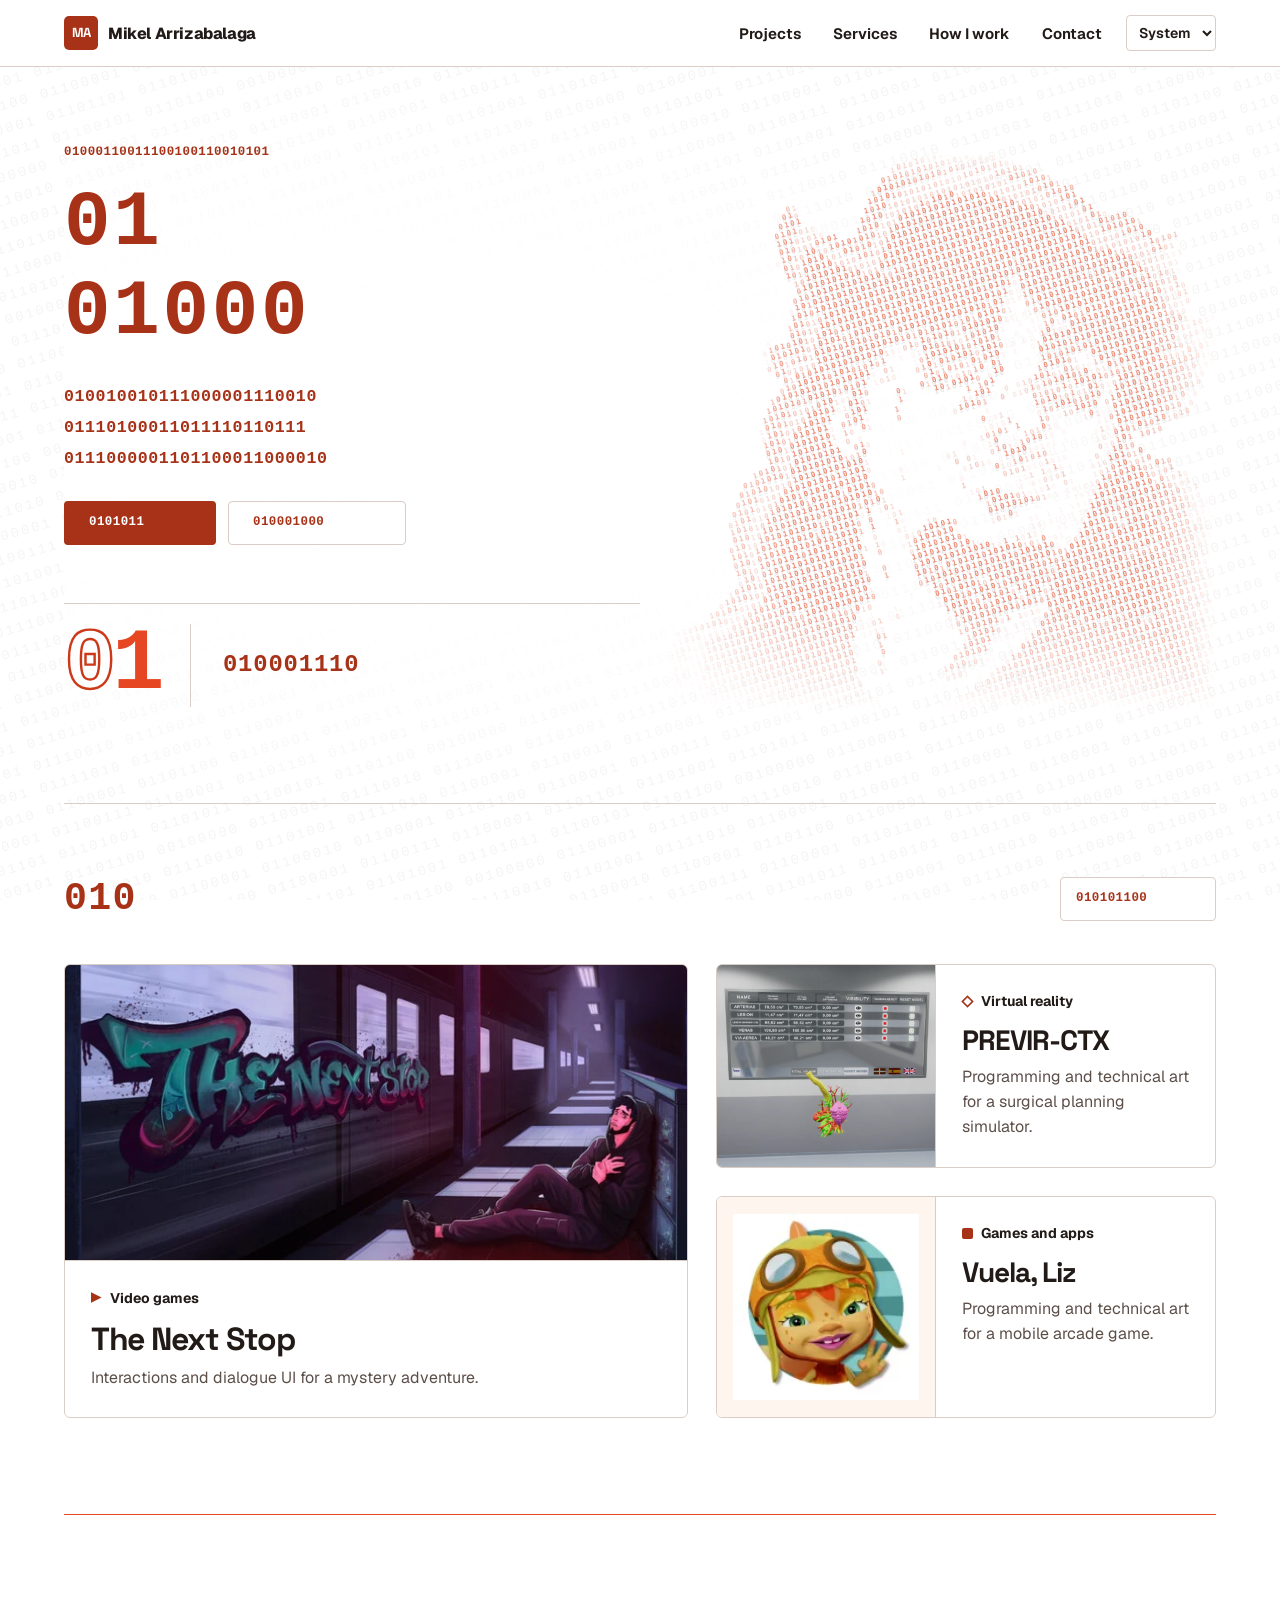
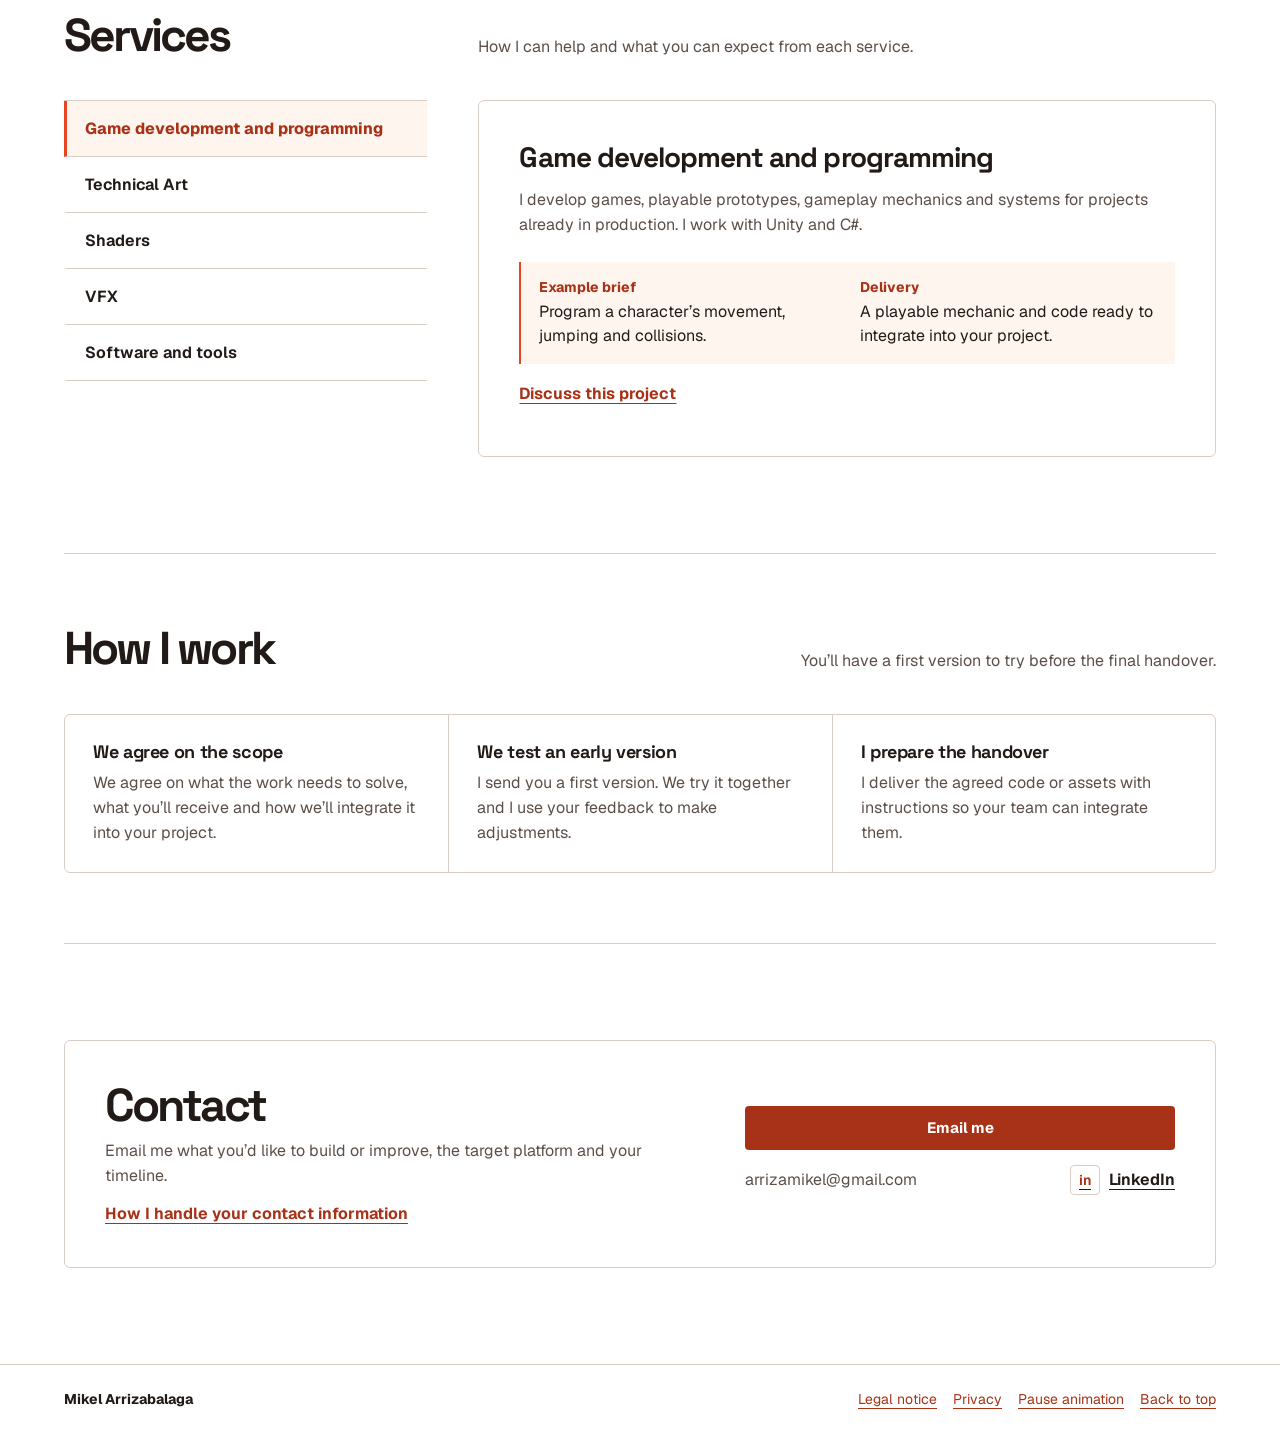
==== index.html @ d2348519 "Integra el retrato de Mikel en el fondo binario" ====
<!doctype html>
<html lang="es">
<head>
  <meta charset="utf-8">
  <meta name="viewport" content="width=device-width, initial-scale=1">
  <meta name="description" content="Mikel Arrizabalaga, desarrollador freelance para estudios de videojuegos. Programación de gameplay en Unity y C#, shaders, VFX y herramientas de producción." data-i18n-content="home.description">
  <meta name="theme-color" content="#ffffff">
  <title data-i18n="home.title">Desarrollador Unity y Technical Artist freelance | Mikel Arrizabalaga</title>
  <link rel="canonical" href="https://mikelarrizabalaga.github.io/Mikel-Game-Dev-Web/">
  <meta property="og:type" content="website">
  <meta property="og:locale" content="es_ES">
  <meta property="og:url" content="https://mikelarrizabalaga.github.io/Mikel-Game-Dev-Web/">
  <meta property="og:title" content="Mikel Arrizabalaga · Videojuegos y Technical Art freelance" data-i18n-content="home.socialTitle">
  <meta property="og:description" content="Programación de gameplay en Unity y C#, shaders, VFX y herramientas de producción para estudios de videojuegos." data-i18n-content="home.socialDescription">
  <meta property="og:image" content="https://mikelarrizabalaga.github.io/Mikel-Game-Dev-Web/assets/social-preview.png">
  <meta property="og:image:type" content="image/png">
  <meta property="og:image:width" content="1200">
  <meta property="og:image:height" content="630">
  <meta property="og:image:alt" content="Mikel Arrizabalaga. Videojuegos y Technical Art freelance. Identidad gráfica con un cero y un uno en naranja." data-i18n-content="common.socialImage">
  <meta name="twitter:card" content="summary_large_image">
  <script type="application/ld+json" data-i18n-job-title="home.jobTitle">
    {
      "@context": "https://schema.org",
      "@type": "ProfilePage",
      "url": "https://mikelarrizabalaga.github.io/Mikel-Game-Dev-Web/",
      "inLanguage": "es",
      "mainEntity": {
        "@type": "Person",
        "@id": "https://mikelarrizabalaga.github.io/Mikel-Game-Dev-Web/#mikel-arrizabalaga",
        "name": "Mikel Arrizabalaga",
        "url": "https://mikelarrizabalaga.github.io/Mikel-Game-Dev-Web/",
        "jobTitle": "Desarrollador de videojuegos y Technical Artist freelance",
        "sameAs": ["https://es.linkedin.com/in/mikel-arrizabalaga-munduate"]
      }
    }
  </script>
  <link rel="icon" type="image/png" sizes="64x64" href="assets/favicon-ma.png">
  <script src="theme.js"></script>
  <script src="i18n.js?v=2" defer></script>
  <link rel="stylesheet" href="styles.css?v=19">
  <link rel="preload" href="assets/fonts/geist.woff2" as="font" type="font/woff2" crossorigin>
  <link rel="preload" href="assets/fonts/spacegrotesk.woff2" as="font" type="font/woff2" crossorigin>
  <script src="binary-background.js?v=10" defer></script>
  <script src="binary-portrait.js?v=1" defer></script>
  <script src="app.js?v=8" defer></script>
  <script src="binary-reveal.js?v=13" defer></script>
</head>
<body>
  <div class="binary-background" data-reactive aria-hidden="true"><pre></pre></div>
  <a class="skip-link" href="#contenido" data-i18n="common.skip">Ir al contenido</a>
  <header class="site-header">
    <div class="shell header-inner">
      <a class="brand" href="index.html#inicio"><span class="brand-mark" aria-hidden="true"></span><span>Mikel Arrizabalaga</span></a>
      <nav class="main-nav" aria-label="Navegación principal" data-i18n-aria-label="common.nav">
        <a href="proyectos.html" data-i18n="common.projects">Proyectos</a>
        <a href="#servicios" data-i18n="common.services">Servicios</a>
        <a href="#colaboracion" data-i18n="common.process">Cómo trabajo</a>
        <div class="nav-contact">
          <a href="#contacto" data-i18n="common.contact">Contacto</a>
          <div class="nav-contact-links">
            <a href="mailto:arrizamikel@gmail.com" data-i18n="common.email">Correo</a>
            <a href="https://es.linkedin.com/in/mikel-arrizabalaga-munduate">LinkedIn</a>
          </div>
        </div>
      </nav>
      <select class="theme-select" id="theme-select" aria-label="Tema de color" data-i18n-aria-label="common.theme" hidden>
        <option value="system" data-i18n="common.system">Sistema</option>
        <option value="light" data-i18n="common.light">Claro</option>
        <option value="dark" data-i18n="common.dark">Oscuro</option>
      </select>
    </div>
  </header>

  <main id="contenido" tabindex="-1">
    <section id="inicio" class="shell hero" aria-labelledby="hero-title">
      <canvas class="hero-portrait" data-portrait="assets/mikel-portrait.png" aria-hidden="true" width="1" height="1"></canvas>
      <div class="hero-copy">
        <p class="eyebrow" data-i18n="home.eyebrow">Videojuegos y Technical Art freelance</p>
        <h1 id="hero-title"><span>Mikel</span> <span class="hero-surname">Arrizabalaga</span></h1>
        <p class="hero-description" data-i18n="home.intro">Programo mecánicas, shaders y herramientas para estudios de videojuegos. Puedo ayudarte a crear un prototipo jugable o integrarme en tu producción.</p>
        <div class="hero-actions">
          <a class="button button-primary" href="#trabajos" data-i18n="home.viewProjects">Ver proyectos</a>
          <a class="button button-outline" href="#proyecto" data-i18n="home.propose">Proponer un encargo</a>
        </div>
      </div>
      <div class="hero-mark" aria-hidden="true">
        <div class="hero-digits"><span class="hero-zero"><span>0</span></span><span class="hero-one">1</span></div>
        <div class="hero-message"><span class="hero-message-text"><span class="hero-message-decoded" data-hero-effects="Shaders y VFX" data-i18n-hero-effects="home.heroEffects" data-hero-collaboration="Colaboración con tu equipo" data-i18n-hero-collaboration="home.heroCollaboration" data-i18n="home.heroGames">Programación de videojuegos</span></span></div>
      </div>
    </section>

    <section id="trabajos" class="shell section home-projects" aria-labelledby="featured-title">
      <div class="section-heading">
        <h2 id="featured-title" data-i18n="common.projects">Proyectos</h2>
        <a class="button button-outline" href="proyectos.html" data-i18n="home.catalogue">Ver catálogo completo</a>
      </div>
      <div class="featured-grid">
        <a class="featured-project featured-project-lead" href="proyectos.html#next-stop-title">
          <img src="assets/the-next-stop.webp" width="616" height="353" decoding="async" alt="">
          <div><span class="category-label category-games" data-i18n="common.games">Videojuegos</span><h3>The Next Stop</h3><p data-i18n="home.featuredNextStop">Interacciones e interfaz de diálogo en una aventura de misterio.</p></div>
        </a>
        <a class="featured-project" href="proyectos.html#previr-ctx-title">
          <img src="assets/previr-ctx.webp" width="960" height="678" loading="lazy" decoding="async" alt="">
          <div><span class="category-label category-vr" data-i18n="common.vr">Realidad virtual</span><h3>PREVIR-CTX</h3><p data-i18n="home.featuredPrevir">Programación y arte técnico para un simulador de planificación quirúrgica.</p></div>
        </a>
        <a class="featured-project" href="proyectos.html#vuela-liz-title">
          <img class="app-cover" src="assets/vuela-liz.webp" width="160" height="160" loading="lazy" decoding="async" alt="">
          <div><span class="category-label category-apps" data-i18n="common.apps">Juegos y aplicaciones</span><h3>Vuela, Liz</h3><p data-i18n="home.featuredLiz">Programación y arte técnico para un juego arcade de móviles.</p></div>
        </a>
      </div>
    </section>

    <section id="servicios" class="shell section service-section" aria-labelledby="services-title">
      <div class="section-heading">
        <h2 id="services-title" data-i18n="common.services">Servicios</h2>
        <p data-i18n="services.intro">En qué puedo ayudarte y qué puedes esperar de cada servicio.</p>
      </div>

      <div class="service-layout">
        <div class="service-options" aria-label="Servicios disponibles" data-i18n-aria-label="services.available" data-needs-js hidden>
          <button type="button" id="tab-videojuegos" data-service="videojuegos" data-i18n="services.games">Videojuegos y programación</button>
          <button type="button" id="tab-technical-art" data-service="technical-art" data-i18n="services.techArt">Technical Art</button>
          <button type="button" id="tab-shaders" data-service="shaders" data-i18n="services.shaders">Shaders</button>
          <button type="button" id="tab-vfx" data-service="vfx">VFX</button>
          <button type="button" id="tab-herramientas" data-service="herramientas" data-i18n="services.tools">Software y herramientas</button>
        </div>

        <div class="service-details">
          <article class="service-panel" id="service-videojuegos">
            <h3 data-i18n="services.games">Videojuegos y programación</h3>
            <p data-i18n="services.gamesDescription">Desarrollo videojuegos, prototipos jugables, mecánicas de gameplay y sistemas para proyectos en marcha. Trabajo con Unity y C#.</p>
            <dl>
              <div><dt data-i18n="services.example">Ejemplo de encargo</dt><dd data-i18n="services.gamesExample">Programar el movimiento, el salto y las colisiones de un personaje.</dd></div>
              <div><dt data-i18n="services.deliverable">Entrega</dt><dd data-i18n="services.gamesDelivery">Una mecánica jugable y el código preparado para integrarlo en tu proyecto.</dd></div>
            </dl>
            <a class="service-link" href="#proyecto" data-i18n="services.prepare">Preparar este encargo</a>
          </article>

          <article class="service-panel" id="service-technical-art">
            <h3 data-i18n="services.techArt">Technical Art</h3>
            <p data-i18n="services.artDescription">Conecto el trabajo de arte y programación. Integro recursos en Unity y preparo flujos de trabajo para que el equipo pueda iterar con autonomía.</p>
            <dl>
              <div><dt data-i18n="services.example">Ejemplo de encargo</dt><dd data-i18n="services.artExample">Preparar un flujo para importar y configurar recursos de arte en el motor de juego.</dd></div>
              <div><dt data-i18n="services.deliverable">Entrega</dt><dd data-i18n="services.artDelivery">Recursos integrados y una guía para que el equipo pueda repetir el proceso.</dd></div>
            </dl>
            <a class="service-link" href="#proyecto" data-i18n="services.prepare">Preparar este encargo</a>
          </article>

          <article class="service-panel" id="service-shaders">
            <h3 data-i18n="services.shaders">Shaders</h3>
            <p data-i18n="services.shadersDescription">Programo shaders y materiales con parámetros que tu equipo puede ajustar. En Unity trabajo con Shader Graph y HLSL para URP.</p>
            <dl>
              <div><dt data-i18n="services.example">Ejemplo de encargo</dt><dd data-i18n="services.shadersExample">Crear un material de agua con controles de color, movimiento y transparencia.</dd></div>
              <div><dt data-i18n="services.deliverable">Entrega</dt><dd data-i18n="services.shadersDelivery">El shader integrado, un material de ejemplo y una explicación de sus parámetros.</dd></div>
            </dl>
            <a class="service-link" href="#proyecto" data-i18n="services.prepare">Preparar este encargo</a>
          </article>

          <article class="service-panel" id="service-vfx">
            <h3>VFX</h3>
            <p data-i18n="services.vfxDescription">Creo e integro efectos visuales en tiempo real para habilidades, impactos y elementos del entorno.</p>
            <dl>
              <div><dt data-i18n="services.example">Ejemplo de encargo</dt><dd data-i18n="services.vfxExample">Crear un efecto de impacto que indique al jugador que un golpe ha acertado.</dd></div>
              <div><dt data-i18n="services.deliverable">Entrega</dt><dd data-i18n="services.vfxDelivery">El efecto preparado para reutilizarlo en el juego y ajustarlo desde el motor.</dd></div>
            </dl>
            <a class="service-link" href="#proyecto" data-i18n="services.prepare">Preparar este encargo</a>
          </article>

          <article class="service-panel" id="service-herramientas">
            <h3 data-i18n="services.tools">Software y herramientas</h3>
            <p data-i18n="services.toolsDescription">Creo aplicaciones a medida y herramientas internas para simplificar tareas que tu equipo repite durante la producción.</p>
            <dl>
              <div><dt data-i18n="services.example">Ejemplo de encargo</dt><dd data-i18n="services.toolsExample">Crear una herramienta de editor para revisar recursos antes de importarlos.</dd></div>
              <div><dt data-i18n="services.deliverable">Entrega</dt><dd data-i18n="services.toolsDelivery">Una herramienta integrada y una guía breve de instalación y uso.</dd></div>
            </dl>
            <a class="service-link" href="#proyecto" data-i18n="services.prepare">Preparar este encargo</a>
          </article>
        </div>
      </div>
    </section>

    <section id="colaboracion" class="shell section collaboration" aria-labelledby="collaboration-title">
      <div class="section-heading">
        <h2 id="collaboration-title" data-i18n="common.process">Cómo trabajo</h2>
        <p data-i18n="process.intro">Tendrás una primera versión para probar antes de cerrar la entrega.</p>
      </div>
      <div class="process">
        <div class="process-step">
          <h3 data-i18n="process.scope">Definimos el alcance</h3>
          <p data-i18n="process.scopeDetail">Acordamos qué debe resolver el encargo, qué recibirás y cómo lo integraremos con tu proyecto.</p>
        </div>
        <div class="process-step">
          <h3 data-i18n="process.try">Probamos avances</h3>
          <p data-i18n="process.tryDetail">Te paso una primera versión. Probamos juntos cómo funciona y uso tus comentarios para hacer los ajustes.</p>
        </div>
        <div class="process-step">
          <h3 data-i18n="process.handover">Preparo la entrega</h3>
          <p data-i18n="process.handoverDetail">Entrego el código o los recursos acordados, junto con las indicaciones para que tu equipo pueda integrarlos.</p>
        </div>
      </div>
    </section>

    <section id="contacto" class="shell section contact-section" aria-labelledby="contact-title">
      <div class="contact-panel" id="proyecto">
        <div>
          <h2 id="contact-title" data-i18n="common.contact">Contacto</h2>
          <p data-i18n="contact.intro">Cuéntame por correo qué quieres crear o mejorar, para qué plataforma y en qué plazo.</p>
          <p><a class="email-link" href="privacidad.html" data-i18n="contact.data">Cómo trato tus datos de contacto</a></p>
        </div>
        <ul class="contact-links">
          <li><a class="button button-primary" href="mailto:arrizamikel@gmail.com?subject=Consulta%20sobre%20un%20encargo" data-i18n-subject="contact.subject" data-i18n="contact.write">Escríbeme por correo</a></li>
          <li class="contact-address">arrizamikel@gmail.com</li>
          <li><a href="https://es.linkedin.com/in/mikel-arrizabalaga-munduate"><span aria-hidden="true">in</span> LinkedIn</a></li>
        </ul>
      </div>
    </section>
  </main>

  <footer class="site-footer">
    <div class="shell footer-inner">
      <span>Mikel Arrizabalaga</span>
      <div class="footer-actions">
        <a href="aviso-legal.html" data-i18n="common.legal">Aviso legal</a>
        <a href="privacidad.html" data-i18n="common.privacy">Privacidad</a>
        <button class="motion-toggle" type="button" id="toggle-animation" aria-pressed="false" hidden data-i18n="common.pause">Pausar animación</button>
        <a href="#inicio" data-i18n="common.top">Volver arriba</a>
      </div>
    </div>
  </footer>
</body>
</html>
---- styles.css ----
@font-face {
  font-family: "Geist";
  src: url("assets/fonts/geist.woff2") format("woff2");
  font-style: normal;
  font-weight: 400 900;
  font-display: swap;
}
@font-face {
  font-family: "Space Grotesk";
  src: url("assets/fonts/spacegrotesk.woff2") format("woff2");
  font-style: normal;
  font-weight: 400 700;
  font-display: swap;
}

:root {
  color-scheme: light;
  --font-text: "Geist", "Segoe UI", system-ui, sans-serif;
  --font-bits: ui-monospace, Consolas, monospace;
  font-family: var(--font-text);
  --paper: #fff;
  --surface: #fff;
  --on-action: #fff;
  --action-hover: #86270e;
  --text-hover: #7f230c;
  --stroke: #cc3918;
  --hero-glow: #ffffffc9;
  --shadow: #211a1712;
  --ink: #211a17;
  --muted: #5c4f48;
  --line: #d9cdc6;
  --accent: #e74622;
  --action: #a83217;
  --pale: #fff5ef;
  --gutter: clamp(18px, 5vw, 72px);
  --section-space: clamp(52px, 7.5vw, 104px);
  --heading-gap: clamp(23px, 3.2vw, 40px);
  --card-gap: clamp(16px, 2.2vw, 28px);
  --panel-pad: clamp(20px, 3.25vw, 40px);
  background: var(--paper);
  color: var(--ink);
}

:root[data-theme="dark"] {
  color-scheme: dark;
  --paper: #080808;
  --surface: #171717;
  --ink: #fff;
  --muted: #c7c7c7;
  --line: #424242;
  --accent: #ff7545;
  --action: #ff834f;
  --pale: #232323;
  --on-action: #080808;
  --action-hover: #ff9b70;
  --text-hover: #ff9b70;
  --stroke: #ff834f;
  --hero-glow: #080808c9;
  --shadow: #0005;
}

*, *::before, *::after { box-sizing: border-box; }
[hidden] { display: none !important; }
body { position: relative; isolation: isolate; min-height: 100vh; margin: 0; }
body, input, textarea, select, button { font-size: 1rem; }
a { color: inherit; }
:focus-visible { outline: 2px solid var(--action); outline-offset: 4px; }
h1, h2, h3, p, dl, dd { margin: 0; }
h1, h2, h3, h4 { font-family: "Space Grotesk", var(--font-text); }
button, select, textarea { font: inherit; }
button { cursor: pointer; }
.shell { width: min(calc(100% - var(--gutter) * 2), 1190px); margin-inline: auto; }
[id] { scroll-margin-block-start: max(90px, calc(var(--header-height, 0px) + 12px)); }
#contenido:focus { outline: none; }
.skip-link { position: fixed; z-index: 4; top: 10px; left: 10px; transform: translateY(calc(-100% - 18px)); padding: 10px 16px; background: var(--paper); border: 1px solid var(--action); }
.skip-link:focus { transform: none; }

.binary-background { position: fixed; z-index: -2; inset: 0; overflow: hidden; pointer-events: none; user-select: none; }
.binary-background pre {
  position: absolute;
  top: 50%;
  left: 50%;
  width: max-content;
  margin: 0;
  transform: translate(-50%, -50%) rotate(-16deg);
  color: var(--ink);
  opacity: .045;
  font: 500 .875rem/1.4375rem var(--font-bits);
  letter-spacing: .16em;
}
.binary-wave { position: fixed; z-index: -1; inset: 0; overflow: hidden; pointer-events: none; color: var(--accent); }
.binary-wave canvas { position: absolute; top: 0; left: 0; }
@media (pointer: coarse) {
  .binary-background, .binary-wave {
    bottom: auto;
    height: 100vh;
    height: 100lvh;
  }
}

.site-header {
  position: sticky;
  z-index: 2;
  top: 0;
  border-bottom: 1px solid var(--line);
  background: var(--paper);
}
.header-inner, .footer-inner { display: flex; align-items: center; justify-content: space-between; gap: 8px 24px; min-height: 66px; }
.header-inner {
  display: grid;
  grid-template-columns: auto minmax(0, 1fr) auto;
  column-gap: clamp(10px, 2vw, 24px);
}
.header-inner > .main-nav { justify-content: flex-end; }
.theme-select {
  padding: 6px 8px;
  min-height: 36px;
  border: 1px solid var(--line);
  border-radius: 4px;
  background: var(--surface);
  color: var(--ink);
  font-size: .875rem;
  font-weight: 630;
  cursor: pointer;
}
.brand { display: inline-flex; align-items: center; gap: 10px; font-weight: 780; letter-spacing: -.025em; text-decoration: none; }
.brand-mark {
  display: inline-grid;
  place-items: center;
  width: 34px;
  height: 34px;
  border-radius: 5px;
  color: var(--on-action);
  background: var(--action);
}
.brand-mark::before { content: 'MA'; font: 700 .82rem/1 "Space Grotesk", var(--font-text); letter-spacing: -.06em; }
.main-nav { display: flex; align-items: center; flex-wrap: wrap; gap: 4px clamp(12px, 3vw, 32px); }
.main-nav a { display: inline-flex; align-items: center; min-height: 42px; font-size: .94rem; font-weight: 650; text-decoration: none; }
.main-nav a:is(:hover, [aria-current]) { color: var(--action); text-decoration: underline; text-underline-offset: 5px; }
.nav-contact { position: relative; }
.nav-contact-links {
  position: absolute;
  inset: 100% 0 auto auto;
  display: grid;
  min-width: 148px;
  padding: 4px 12px;
  visibility: hidden;
  border: 1px solid var(--line);
  background: var(--paper);
  box-shadow: 0 8px 20px var(--shadow);
}
.nav-contact:not([data-dismissed]):focus-within .nav-contact-links { visibility: visible; }
@media (hover: hover) and (pointer: fine) {
  .nav-contact:not([data-dismissed]):hover .nav-contact-links { visibility: visible; }
}

@media (prefers-reduced-motion: no-preference) and (forced-colors: none) {
  .hero[data-intro] .eyebrow { animation: intro-rise 360ms ease-out both; }
  .hero[data-intro] h1 { animation: intro-title 780ms cubic-bezier(.24, .75, .25, 1) 80ms both; }
  .hero-mark[data-cycle] :is(.hero-zero, .hero-zero > span, .hero-one),
  .hero-mark[data-cycle] .hero-zero::after {
    animation: var(--digit-animation) var(--hero-cycle-duration) ease-in-out infinite;
  }
  .hero-zero { --digit-animation: cycle-zero; }
  .hero-zero > span { --digit-animation: cycle-outline; }
  .hero-zero::after { --digit-animation: cycle-dot; }
  .hero-one { --digit-animation: cycle-one; }
  @keyframes intro-rise {
    from { opacity: 0; transform: translateY(7px); }
    to { opacity: 1; transform: translateY(0); }
  }
  @keyframes intro-title {
    from { opacity: 0; clip-path: inset(-.15em 100% -.2em -.1em); transform: translateY(7px); }
    to { opacity: 1; clip-path: inset(-.15em -.1em -.2em -.1em); transform: translateY(0); }
  }
  /* Leave the decoded phrase visible briefly before moving the marker. */
  @keyframes cycle-zero {
    0%, 22%, 98%, 100% { transform: none; }
    36%, 82% { transform: translate(calc(76% + .035em + var(--digit-center-offset)), .31em) scale(.2); }
  }
  @keyframes cycle-outline {
    0%, 25%, 95%, 100% { opacity: 1; }
    36%, 82% { opacity: 0; }
  }
  @keyframes cycle-dot {
    0%, 25%, 95%, 100% { opacity: 0; }
    36%, 82% { opacity: 1; }
  }
  @keyframes cycle-one {
    0%, 22%, 98%, 100% { transform: none; }
    36%, 82% { transform: translateX(calc(-100% - .035em + var(--digit-center-offset))); }
  }
}

.hero {
  position: relative;
  display: grid;
  justify-items: center;
  align-content: center;
  gap: clamp(32px, 4.5vw, 58px);
  text-align: center;
  padding-block: clamp(48px, 6vw, 86px);
}
.hero::before {
  content: '';
  position: absolute;
  z-index: -1;
  inset: 0;
  background: radial-gradient(ellipse at center, var(--paper) 12%, var(--hero-glow) 41%, transparent 74%);
  pointer-events: none;
}
.hero-portrait {
  position: absolute;
  z-index: -1;
  inset-block-start: 10%;
  inset-inline-end: 0;
  width: min(100%, 27rem);
  aspect-ratio: 1;
  opacity: .36;
  mask-image: linear-gradient(126deg, transparent, #000 45%, #000 65%, transparent);
  pointer-events: none;
}
.eyebrow { color: var(--action); font-size: .9375rem; font-weight: 650; }
.hero h1 { margin-top: 18px; font-size: clamp(2.8rem, 8.4vw, 7.35rem); letter-spacing: -.072em; line-height: .95; }
.hero h1 > span { display: inline-block; }
.hero-description { max-width: 52ch; margin: 24px auto 0; color: var(--muted); font-size: clamp(1.0625rem, 1.6vw, 1.25rem); line-height: 1.55; text-wrap: balance; }
.hero-actions, .summary-actions { display: flex; align-items: center; gap: 8px 12px; flex-wrap: wrap; }
.hero-actions { justify-content: center; margin-top: 26px; }
.hero-actions .button { padding-inline: clamp(15px, 2vw, 24px); }
.button { display: inline-flex; align-items: center; justify-content: center; min-height: 44px; padding: 9px 15px; border: 1px solid transparent; border-radius: 4px; color: inherit; font: 700 .94rem/1.35 var(--font-text); text-decoration: none; }
.button-primary { color: var(--on-action); background: var(--action); }
.button-primary:hover { background: var(--action-hover); }
.button-outline { background: var(--paper); border-color: var(--line); }
.button-outline:not(:disabled):hover { border-color: var(--action); color: var(--action); }
.button-outline:disabled { color: var(--muted); background: transparent; cursor: default; }

.hero-mark {
  display: grid;
  grid-template-columns: auto minmax(0, 1fr);
  align-items: center;
  width: min(100%, 36rem);
  padding-block: clamp(10px, 1.6vw, 20px);
  border-block-start: 1px solid var(--line);
  color: var(--ink);
  text-align: left;
  user-select: none;
}
.hero-digits {
  --digit-center-offset: .16em;
  display: flex;
  align-items: center;
  gap: .035em;
  padding-inline-end: clamp(16px, 2.5vw, 32px);
  border-inline-end: 1px solid var(--line);
  color: var(--accent);
  font: 700 clamp(3.5rem, 6.8vw, 5.75rem)/.95 var(--font-bits);
  letter-spacing: -.08em;
}
.hero-zero { position: relative; color: var(--action); }
.hero-zero > span { display: block; }
.hero-zero::after {
  content: '';
  position: absolute;
  top: 50%;
  left: 50%;
  width: .64em;
  height: .64em;
  border-radius: 50%;
  background: var(--accent);
  opacity: 0;
  transform: translate(-50%, -50%);
}
.hero-message {
  display: grid;
  align-items: center;
  min-height: 2.5em;
  padding-inline-start: clamp(16px, 2.5vw, 32px);
  font: 650 clamp(1.15rem, 2.25vw, 1.875rem)/1.25 "Space Grotesk", var(--font-text);
}
.hero-message-text { white-space: pre-wrap; overflow-wrap: anywhere; }
.hero-surname { color: var(--action); }
@media (min-width: 900px) {
  .hero { justify-items: start; text-align: start; }
  .hero::before {
    background: radial-gradient(ellipse at 27% 50%, var(--paper) 12%, var(--hero-glow) 41%, transparent 74%);
  }
  .hero-portrait {
    inset-block-start: 50%;
    width: min(51%, 35rem);
    opacity: .82;
    mask-image: linear-gradient(90deg, transparent, #000 25%);
    transform: translateY(-50%);
  }
  .hero-copy { width: min(55%, 39rem); }
  .hero h1 { font-size: clamp(3.5rem, 7.3vw, 6.65rem); }
  .hero-description { margin-inline: 0; }
  .hero-actions { justify-content: flex-start; }
  .hero-mark { width: min(55%, 36rem); }
}
@supports (-webkit-text-stroke: 1px currentColor) {
  .hero-surname, .hero-zero > span {
    -webkit-text-fill-color: transparent;
    -webkit-text-stroke: clamp(1.45px, .177vw, 2.5px) var(--stroke);
  }
  .hero-zero > span { -webkit-text-stroke-width: clamp(1.5px, .19vw, 2.5px); }
}

@media (min-width: 831px) and (min-height: 680px) {
  .hero { min-height: min(52rem, calc(79svh - 66px)); }
}

@media (min-width: 831px) and (max-height: 850px) {
  .hero { padding-block: clamp(32px, 6svh, 52px); }
}

.home-projects .section-heading { display: flex; flex-wrap: wrap; align-items: center; justify-content: space-between; }
.featured-grid { display: grid; grid-template-columns: repeat(3, minmax(0, 1fr)); gap: var(--card-gap); }
.featured-project { overflow: hidden; border: 1px solid var(--line); border-radius: 6px; background: var(--surface); text-decoration: none; }
.featured-project:hover { border-color: var(--action); }
.featured-project > img { display: block; width: 100%; height: auto; aspect-ratio: 16 / 9; object-fit: cover; border-bottom: 1px solid var(--line); }
.featured-project > .app-cover { object-fit: contain; padding: 16px; background: var(--pale); }
.featured-project > div { padding: clamp(16px, 2vw, 26px); }
.featured-project h3 { margin: 12px 0 8px; }
.featured-project-lead h3 { font-size: clamp(1.45rem, 2.6vw, 2rem); }
@media (min-width: 920px) {
  .featured-grid { grid-template-columns: minmax(0, 1.25fr) minmax(0, 1fr); }
  .featured-project-lead { grid-row: span 2; }
  .featured-project-lead > img { aspect-ratio: 2.1; }
  .featured-project:not(.featured-project-lead) {
    display: grid;
    grid-template-columns: minmax(0, .88fr) minmax(0, 1.12fr);
    align-items: stretch;
  }
  .featured-project:not(.featured-project-lead) > img {
    height: 100%;
    aspect-ratio: auto;
    border: 0;
    border-right: 1px solid var(--line);
  }
}
.featured-project p, .contact-panel p { color: var(--muted); line-height: 1.55; }
.category-label { color: var(--ink); display: inline-flex; gap: 8px; align-items: center; font-weight: 690; font-size: .875rem; }
.category-label::before { content: ''; display: inline-block; width: 11px; height: 11px; flex: 0 0 11px; color: var(--action); background: currentColor; }
.category-games::before { clip-path: polygon(0 0, 100% 50%, 0 100%); }
.category-vr::before { border: 2px solid currentColor; background: transparent; transform: rotate(45deg) scale(.8); }
.category-apps::before { border-radius: 2px; }
.category-tech::before { border-radius: 50%; }

.section { padding-block: var(--section-space); border-top: 1px solid var(--line); }
.home-projects { padding-block-start: clamp(36px, 5.5vw, 72px); }
.service-section {
  --service-columns: minmax(0, .66fr) minmax(0, 1.34fr);
  --service-gap: clamp(22px, 4vw, 52px);
  border-top-color: var(--accent);
}
.section-heading { display: grid; gap: 12px 32px; align-items: end; margin-bottom: var(--heading-gap); }
.service-section .section-heading, .service-layout { grid-template-columns: var(--service-columns); gap: 12px var(--service-gap); }
.section-heading p { max-width: 52ch; color: var(--muted); line-height: 1.55; }
h2 { font-size: clamp(1.8rem, 3.6vw, 3.2rem); letter-spacing: -.061em; line-height: 1.07; }
h3 { font-size: clamp(1.25rem, 2.25vw, 1.75rem); line-height: 1.2; letter-spacing: -.034em; }

.service-layout { display: grid; row-gap: var(--card-gap); }
.service-options { display: grid; align-content: start; border-top: 1px solid var(--line); }
.service-options button {
  display: flex;
  align-items: center;
  min-height: 56px;
  padding: 12px 16px 12px 18px;
  border: 0;
  border-bottom: 1px solid var(--line);
  border-left: 3px solid transparent;
  background: var(--surface);
  color: var(--ink);
  font-weight: 650;
  text-align: left;
}
.service-options button:hover { color: var(--action); background: var(--surface); }
.service-options button[aria-selected="true"] { border-left-color: var(--accent); background: var(--pale); color: var(--action); font-weight: 750; }
.service-options button:focus-visible { position: relative; z-index: 1; outline-offset: -3px; }
.service-details { display: grid; gap: var(--card-gap); min-width: 0; }
.service-options[hidden] + .service-details { grid-column: 1 / -1; }
.service-panel {
  min-width: 0;
  padding: var(--panel-pad);
  border: 1px solid var(--line);
  border-radius: 6px;
  background: var(--surface);
}
.service-panel > p { max-width: 62ch; margin-top: 12px; color: var(--muted); line-height: 1.6; }
.service-panel dl { display: grid; grid-template-columns: repeat(2, minmax(0, 1fr)); gap: 16px 24px; margin-top: 24px; padding: 16px 18px; border-left: 2px solid var(--accent); background: var(--pale); }
.service-panel dt { font-size: .875rem; font-weight: 730; color: var(--action); }
.service-panel dd { margin-top: 4px; line-height: 1.5; }
.service-link { display: inline-flex; align-items: center; min-height: 44px; margin-top: 8px; font-weight: 680; color: var(--action); text-underline-offset: 4px; }
.service-link:hover { color: var(--text-hover); }

.work-list { display: grid; gap: var(--card-gap); }
.work-entry {
  display: grid;
  grid-template-columns: minmax(0, 1.12fr) minmax(0, .88fr);
  align-items: start;
  gap: var(--card-gap) clamp(24px, 5vw, 64px);
  padding: var(--panel-pad);
  border: 1px solid var(--line);
  border-radius: 6px;
  background: var(--surface);
}
.work-entry > div:first-child { max-width: 62ch; }
.work-cover { display: block; width: 100%; height: auto; }
.work-context, .work-tech { color: var(--action); font-size: .875rem; font-weight: 680; }
.work-context { margin-bottom: 8px; }
.work-entry h3 + p { margin-top: 12px; color: var(--muted); line-height: 1.6; }
.work-tech { margin-top: 14px; }
.work-release { margin-top: 8px; color: var(--muted); font-size: .875rem; }
.portfolio { padding-block: var(--section-space); }
.portfolio-heading h1 { font-size: clamp(3.1rem, 8vw, 6rem); line-height: .98; letter-spacing: -.075em; }
.portfolio-heading p { margin: 16px 0 24px; color: var(--muted); font-size: 1.125rem; }
.work-jump { display: flex; flex-wrap: wrap; gap: 10px 12px; }
.work-jump a { min-height: 42px; padding: 6px 13px; border: 1px solid var(--line); border-radius: 4px; background: var(--paper); text-decoration: none; }
.work-jump a:hover { text-decoration: underline; text-underline-offset: 4px; }
.work-group { margin-top: var(--section-space); }
.work-group:first-of-type { margin-top: clamp(34px, 4.5vw, 56px); }
.work-group-heading {
  margin-bottom: var(--card-gap);
  padding: 16px clamp(18px, 2.5vw, 28px);
  border: 1px solid var(--line);
  border-radius: 6px;
  background: var(--pale);
}
.work-group-heading h2 { font-size: clamp(1.5rem, 3vw, 2.3rem); }
.work-group-heading p { margin-top: 6px; color: var(--muted); }
.work-grid { display: grid; grid-template-columns: repeat(2, minmax(0, 1fr)); gap: var(--card-gap); }
.work-card:last-child:nth-child(odd) { grid-column: 1 / -1; }
#arte-tecnico .work-card:last-child { grid-column: auto; }
.work-card { min-width: 0; padding: clamp(18px, 2.6vw, 32px); border: 1px solid var(--line); border-radius: 6px; background: var(--surface); }
.work-card-image { display: block; width: 100%; height: auto; aspect-ratio: 16 / 9; object-fit: contain; background: var(--pale); margin-bottom: clamp(16px, 2vw, 23px); }
.work-card-icon { display: block; float: right; width: 80px; height: 80px; margin: 0 0 8px 12px; }
.work-card h3 { margin: 0; font-size: 1.25rem; }
.work-card .work-tech { margin-top: 5px; }
.work-card .work-tech + p { max-width: 60ch; margin-top: 12px; color: var(--muted); line-height: 1.6; }
.shader-preview { min-width: 0; padding: clamp(14px, 2vw, 22px); border: 1px solid var(--line); border-top: 2px solid var(--accent); background: var(--pale); }
.shader-preview h4 { margin: 0 0 9px; font-size: .95rem; }
.shader-preview canvas { display: block; width: 100%; height: auto; border: 1px solid var(--line); background: var(--paper); }
.shader-controls { display: grid; grid-template-columns: repeat(2, minmax(0, 1fr)); gap: 6px 16px; margin-top: 10px; }
.shader-controls label { display: grid; gap: 2px; min-width: 0; font-size: .875rem; font-weight: 670; }
.shader-controls label > span { display: flex; justify-content: space-between; gap: 6px; }
.shader-controls input { width: 100%; min-width: 0; height: 32px; margin: 0; accent-color: var(--action); }
.shader-controls output { color: var(--action); font-variant-numeric: tabular-nums; }
.shader-preview > p { margin-top: 5px; color: var(--muted); font-size: .8125rem; line-height: 1.4; }

.collaboration { padding-block: clamp(44px, 5.5vw, 76px); }
.collaboration .section-heading { grid-template-columns: repeat(2, minmax(0, 1fr)); }
.collaboration .section-heading p { justify-self: end; }
.process {
  display: grid;
  grid-template-columns: repeat(3, minmax(0, 1fr));
  border: 1px solid var(--line);
  border-radius: 6px;
  background: var(--surface);
}
.process-step { padding: clamp(18px, 2.5vw, 26px) clamp(16px, 2.5vw, 28px); }
.process-step + .process-step { border-inline-start: 1px solid var(--line); }
.process-step h3 { font-size: 1.125rem; letter-spacing: -.02em; }
.process-step p { max-width: 61ch; margin-top: 9px; color: var(--muted); line-height: 1.55; }

.contact-panel { display: grid; grid-template-columns: minmax(0, 1.35fr) minmax(0, 1fr); gap: var(--card-gap) clamp(28px, 5vw, 60px); padding: var(--panel-pad); border: 1px solid var(--line); border-radius: 6px; background: var(--surface); }
.contact-panel p { margin-top: 9px; }
.contact-links {
  display: flex;
  flex-wrap: wrap;
  align-content: center;
  align-items: center;
  justify-content: space-between;
  gap: 8px 16px;
  margin: 0;
  padding: 0;
  list-style: none;
}
.contact-links li:first-child { flex-basis: 100%; }
.contact-links .button { display: flex; text-align: center; }
.contact-links a:not(.button) { display: inline-flex; align-items: center; gap: 9px; min-height: 44px; font-weight: 650; text-underline-offset: 4px; }
.contact-links a:not(.button):hover { color: var(--action); }
.contact-links a > span[aria-hidden="true"] { display: grid; place-items: center; flex: 0 0 30px; width: 30px; height: 30px; border: 1px solid var(--line); border-radius: 4px; color: var(--action); font-size: .875rem; text-decoration: none; }
.contact-address { color: var(--muted); overflow-wrap: anywhere; }

.email-link { display: inline-block; margin-top: 4px; color: var(--action); font-weight: 680; text-underline-offset: 4px; }

.legal-document .header-inner { grid-template-columns: minmax(0, 1fr) auto; }
.legal-page { padding-block: var(--section-space); }
.legal-page h1 { font-size: clamp(2rem, 5vw, 3.5rem); line-height: 1.05; letter-spacing: -.045em; }
.legal-content { max-width: 70ch; padding: var(--panel-pad); border: 1px solid var(--line); border-radius: 6px; background: var(--surface); overflow-wrap: anywhere; }
.legal-content h2 { margin-block: 1.6em .45em; font-size: 1.2rem; letter-spacing: -.02em; }
.legal-content h2:first-child { margin-top: 0; }
.legal-content p + p { margin-top: .75em; }
.legal-content dl { display: grid; gap: .75em; margin: 0; }
.legal-content p + dl { margin-top: 1em; }
.legal-content dt { font-weight: 700; }
.legal-content dd { margin: 0; }
.legal-content a { color: var(--action); text-underline-offset: 4px; }

.notice-layout {
  display: grid;
  grid-template-columns: minmax(0, 1fr) minmax(0, 2fr);
  align-items: start;
  gap: var(--card-gap);
  margin-top: var(--heading-gap);
  line-height: 1.6;
  overflow-wrap: anywhere;
}
.notice-holder, .notice-terms { border: 1px solid var(--line); border-radius: 6px; }
.notice-holder {
  padding: clamp(18px, 2.5vw, 30px);
  border-inline-start: 2px solid var(--accent);
  background: var(--pale);
}
.notice-terms { background: var(--surface); }
.notice-section { padding: var(--panel-pad); }
.notice-section + .notice-section { border-top: 1px solid var(--line); }
.notice-layout h2 { margin-bottom: 10px; font-size: clamp(1.25rem, 2.1vw, 1.65rem); line-height: 1.15; letter-spacing: -.035em; }
.notice-layout p { max-width: 68ch; color: var(--muted); }
.notice-layout p + p { margin-top: .75em; }
.notice-layout a { color: var(--action); text-underline-offset: 4px; }
.notice-holder dl { display: grid; gap: 12px; margin-top: 18px; padding-top: 18px; border-top: 1px solid var(--line); }
.notice-holder dt { color: var(--muted); font-size: .875rem; font-weight: 680; }
.notice-holder dd { margin-top: 2px; }

.site-footer { border-top: 1px solid var(--line); background: var(--surface); }
.footer-inner { color: var(--muted); font-size: .875rem; padding-block: 12px; }
.footer-inner > span { color: var(--ink); font-weight: 730; }
.footer-actions { display: flex; align-items: center; flex-wrap: wrap; gap: 0 16px; }
.footer-inner a, .motion-toggle { display: inline-flex; align-items: center; min-height: 44px; color: var(--action); font-size: inherit; text-decoration: underline; text-underline-offset: 4px; }
.motion-toggle { padding: 0; border: 0; background: transparent; }

@media (max-width: 760px) {
  .collaboration .section-heading, .process { grid-template-columns: minmax(0, 1fr); }
  .contact-panel { grid-template-columns: minmax(0, 1fr); }
  .collaboration .section-heading p { justify-self: start; }
  .process-step + .process-step { border-inline-start: 0; border-block-start: 1px solid var(--line); }
  [id] { scroll-margin-block-start: max(120px, calc(var(--header-height, 0px) + 12px)); }
  .header-inner { grid-template-columns: minmax(0, 1fr) auto; padding-block: 8px; row-gap: 2px; }
  .header-inner > .main-nav { grid-column: 1 / -1; grid-row: 2; justify-content: flex-start; }
  .theme-select { grid-column: 2; grid-row: 1; justify-self: end; }
  .notice-layout { grid-template-columns: minmax(0, 1fr); }
}
@media (max-width: 640px) {
  .hero { gap: 30px; padding-block: 44px 34px; }
  .hero h1 { font-size: clamp(2.65rem, 11.5vw, 4.15rem); }
  .hero-description { margin-top: 15px; }
  .hero-actions { margin-top: 18px; }
  .service-section { --service-columns: minmax(0, 1fr); }
  .work-entry, .work-grid { grid-template-columns: minmax(0, 1fr); }
  .service-options { grid-template-columns: repeat(2, minmax(0, 1fr)); }
  .service-options button { min-height: 49px; padding-inline: 10px; font-size: .9rem; }
  .service-options button:last-child:nth-child(odd) { grid-column: 1 / -1; }
  .featured-grid { grid-template-columns: minmax(0, 1fr); }
  .featured-project { display: grid; grid-template-columns: minmax(0, .75fr) minmax(0, 1.25fr); }
  .featured-project > img { height: 100%; aspect-ratio: auto; border-bottom: 0; border-right: 1px solid var(--line); }
  .featured-project > .app-cover { padding: 8px; }
  .featured-project-lead { display: block; }
  .featured-project-lead > img { height: auto; aspect-ratio: 16 / 9; border: 0; border-bottom: 1px solid var(--line); }
  .footer-inner { flex-wrap: wrap; padding-block: 10px; }
}
@media (max-width: 400px) {
  .header-inner > .main-nav { justify-content: space-between; column-gap: 4px; }
  .main-nav a { font-size: .875rem; }
  .service-panel dl { grid-template-columns: minmax(0, 1fr); }
  .hero-mark { grid-template-columns: minmax(0, 1fr); justify-items: center; gap: 7px; padding-block: 16px 4px; text-align: center; }
  .hero-digits { padding-inline-end: 0; border-inline-end: 0; }
  .hero-message { width: 100%; padding-inline-start: 0; }
}
@media (prefers-reduced-motion: no-preference) and (forced-colors: none) {
  ::highlight(binary-pending) {
    color: transparent;
    -webkit-text-fill-color: transparent;
    -webkit-text-stroke-color: transparent;
    stroke-color: transparent;
  }
  .binary-line {
    position: absolute;
    transform: translateY(-50%);
    z-index: 1;
    overflow: hidden;
    width: var(--binary-width);
    width: round(down, var(--binary-width), calc(1ch + .035em));
    clip-path: inset(0 calc(100% - var(--binary-written, 0%)) 0 var(--binary-cut, 0px));
    clip-path: inset(0 calc(100% - round(down, var(--binary-written, 0%), calc(1ch + .035em))) 0 round(up, var(--binary-cut, 0px), calc(1ch + .035em)));
    color: var(--action);
    font: 600 1em/1.1 var(--font-bits);
    font-variant-numeric: tabular-nums;
    letter-spacing: .035em;
    white-space: nowrap;
    pointer-events: none;
    user-select: none;
  }
  .binary-line-inverse { color: var(--on-action); }
}
@media (forced-colors: active) {
  .hero-portrait { display: none; }
  .brand-mark { border: 1px solid ButtonText; }
  .hero-surname, .hero-zero > span { -webkit-text-fill-color: currentColor; -webkit-text-stroke: 0; }
  .service-options button[aria-selected="true"] { border: 2px solid Highlight; }
}
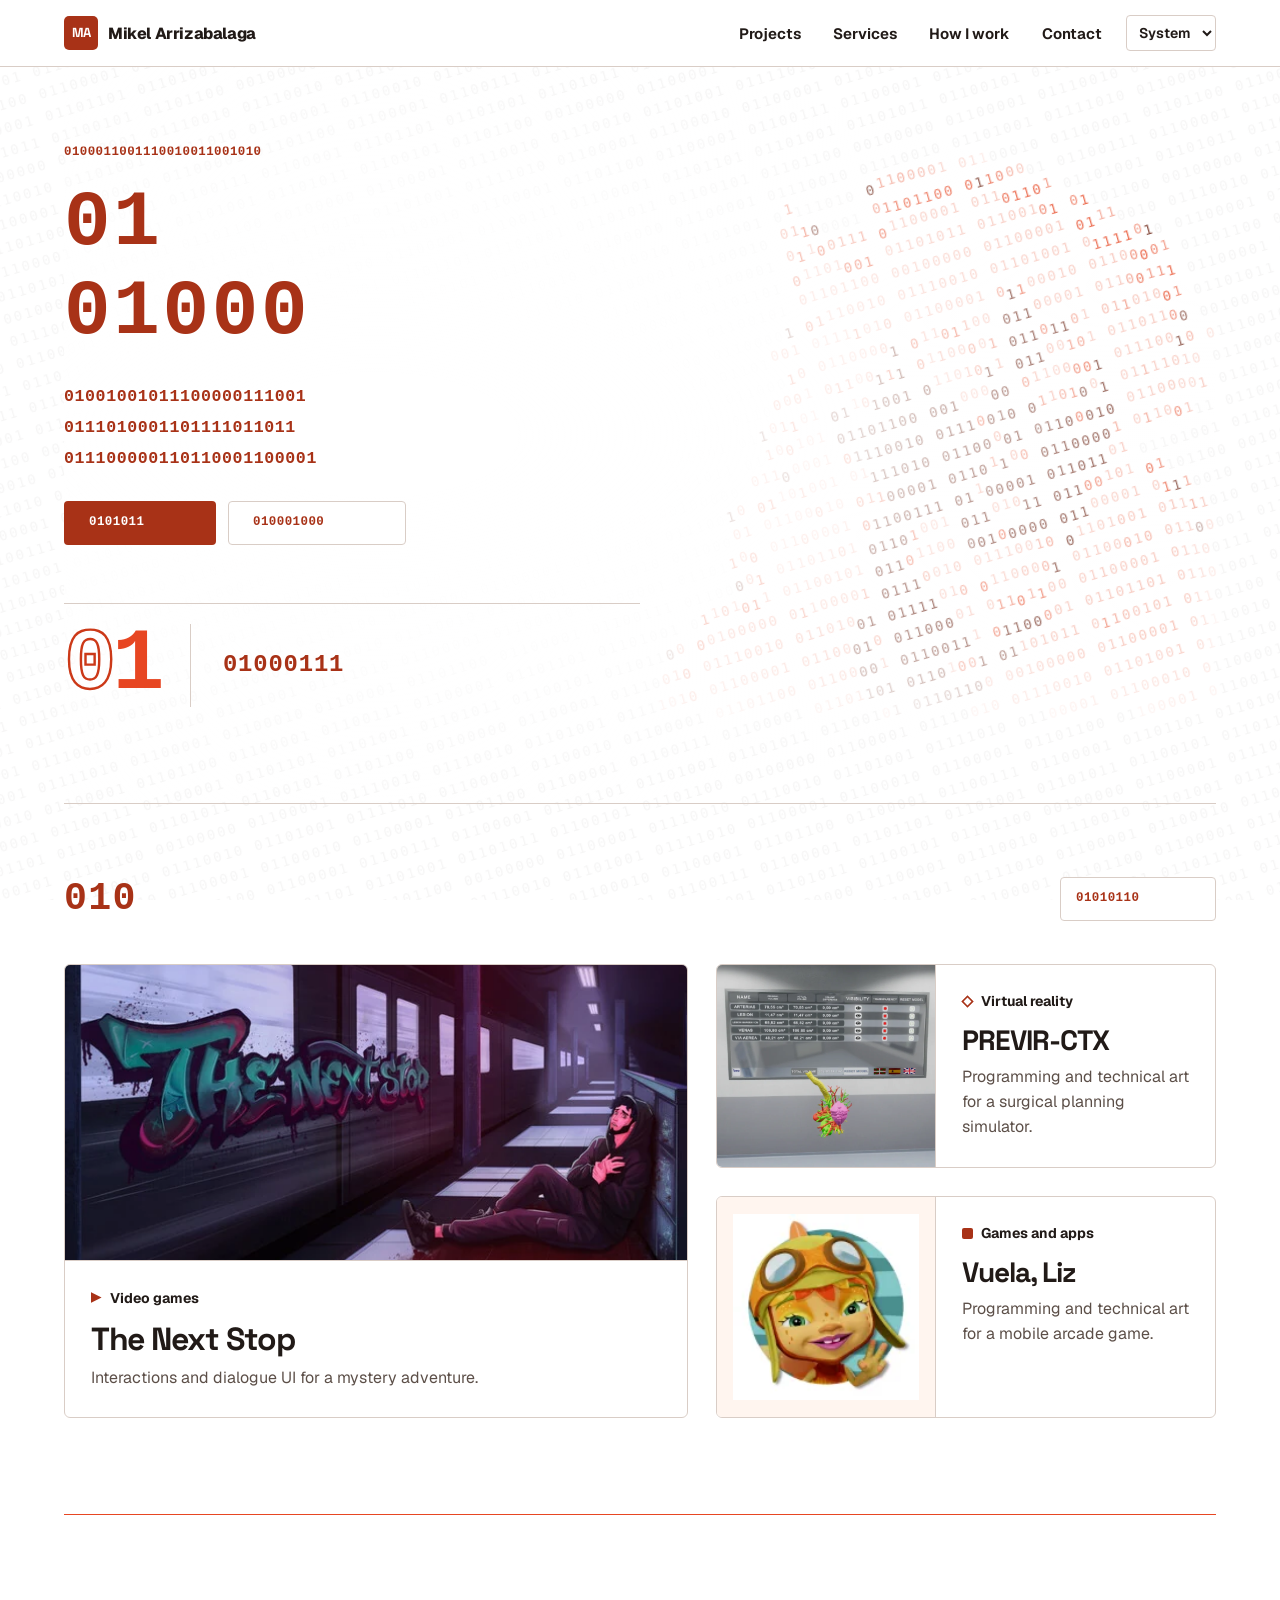
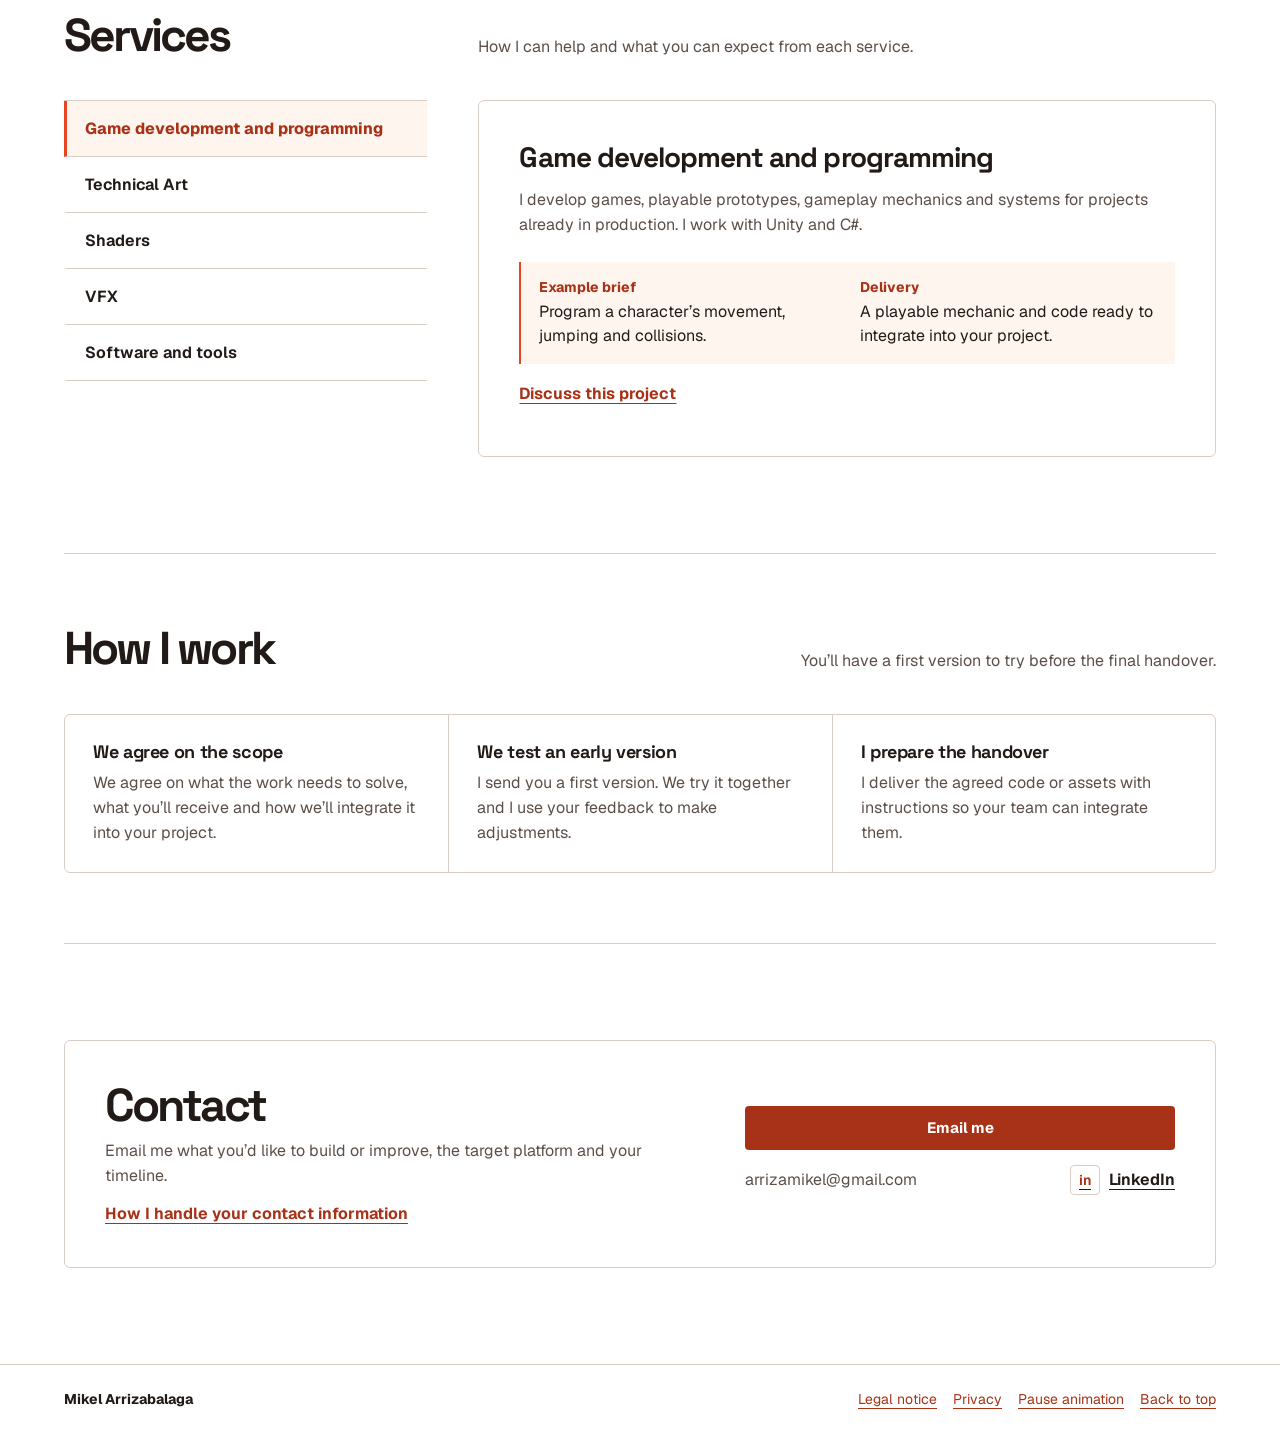
==== commit 7f873d6b: "Forma el retrato con la cuadrícula original de bits" ====
--- a/index.html
+++ b/index.html
@@ -37,11 +37,11 @@
   <link rel="icon" type="image/png" sizes="64x64" href="assets/favicon-ma.png">
   <script src="theme.js"></script>
   <script src="i18n.js?v=2" defer></script>
-  <link rel="stylesheet" href="styles.css?v=19">
+  <link rel="stylesheet" href="styles.css?v=20">
   <link rel="preload" href="assets/fonts/geist.woff2" as="font" type="font/woff2" crossorigin>
   <link rel="preload" href="assets/fonts/spacegrotesk.woff2" as="font" type="font/woff2" crossorigin>
-  <script src="binary-background.js?v=10" defer></script>
-  <script src="binary-portrait.js?v=1" defer></script>
+  <script src="binary-portrait.js?v=2" defer></script>
+  <script src="binary-background.js?v=11" defer></script>
   <script src="app.js?v=8" defer></script>
   <script src="binary-reveal.js?v=13" defer></script>
 </head>
@@ -73,7 +73,6 @@
 
   <main id="contenido" tabindex="-1">
     <section id="inicio" class="shell hero" aria-labelledby="hero-title">
-      <canvas class="hero-portrait" data-portrait="assets/mikel-portrait.png" aria-hidden="true" width="1" height="1"></canvas>
       <div class="hero-copy">
         <p class="eyebrow" data-i18n="home.eyebrow">Videojuegos y Technical Art freelance</p>
         <h1 id="hero-title"><span>Mikel</span> <span class="hero-surname">Arrizabalaga</span></h1>
@@ -83,6 +82,7 @@
           <a class="button button-outline" href="#proyecto" data-i18n="home.propose">Proponer un encargo</a>
         </div>
       </div>
+      <div class="hero-portrait" data-portrait="assets/mikel-portrait.png" aria-hidden="true"></div>
       <div class="hero-mark" aria-hidden="true">
         <div class="hero-digits"><span class="hero-zero"><span>0</span></span><span class="hero-one">1</span></div>
         <div class="hero-message"><span class="hero-message-text"><span class="hero-message-decoded" data-hero-effects="Shaders y VFX" data-i18n-hero-effects="home.heroEffects" data-hero-collaboration="Colaboración con tu equipo" data-i18n-hero-collaboration="home.heroCollaboration" data-i18n="home.heroGames">Programación de videojuegos</span></span></div>
--- a/styles.css
+++ b/styles.css
@@ -90,6 +90,7 @@
 }
 .binary-wave { position: fixed; z-index: -1; inset: 0; overflow: hidden; pointer-events: none; color: var(--accent); }
 .binary-wave canvas { position: absolute; top: 0; left: 0; }
+.binary-portrait-grid { position: absolute; inset: 0; width: 100%; height: 100%; }
 @media (pointer: coarse) {
   .binary-background, .binary-wave {
     bottom: auto;
@@ -210,14 +211,10 @@
   pointer-events: none;
 }
 .hero-portrait {
-  position: absolute;
-  z-index: -1;
-  inset-block-start: 10%;
-  inset-inline-end: 0;
-  width: min(100%, 27rem);
+  width: min(87%, 21rem);
+  margin-block: -12px;
   aspect-ratio: 1;
-  opacity: .36;
-  mask-image: linear-gradient(126deg, transparent, #000 45%, #000 65%, transparent);
+  color: color-mix(in srgb, var(--action) 56%, var(--ink));
   pointer-events: none;
 }
 .eyebrow { color: var(--action); font-size: .9375rem; font-weight: 650; }
@@ -279,16 +276,20 @@
 }
 .hero-message-text { white-space: pre-wrap; overflow-wrap: anywhere; }
 .hero-surname { color: var(--action); }
+@media (max-width: 899px) {
+  .hero::before { inset-block-end: 44%; }
+}
 @media (min-width: 900px) {
   .hero { justify-items: start; text-align: start; }
   .hero::before {
     background: radial-gradient(ellipse at 27% 50%, var(--paper) 12%, var(--hero-glow) 41%, transparent 74%);
   }
   .hero-portrait {
+    position: absolute;
     inset-block-start: 50%;
+    inset-inline-end: 0;
     width: min(51%, 35rem);
-    opacity: .82;
-    mask-image: linear-gradient(90deg, transparent, #000 25%);
+    margin-block: 0;
     transform: translateY(-50%);
   }
   .hero-copy { width: min(55%, 39rem); }
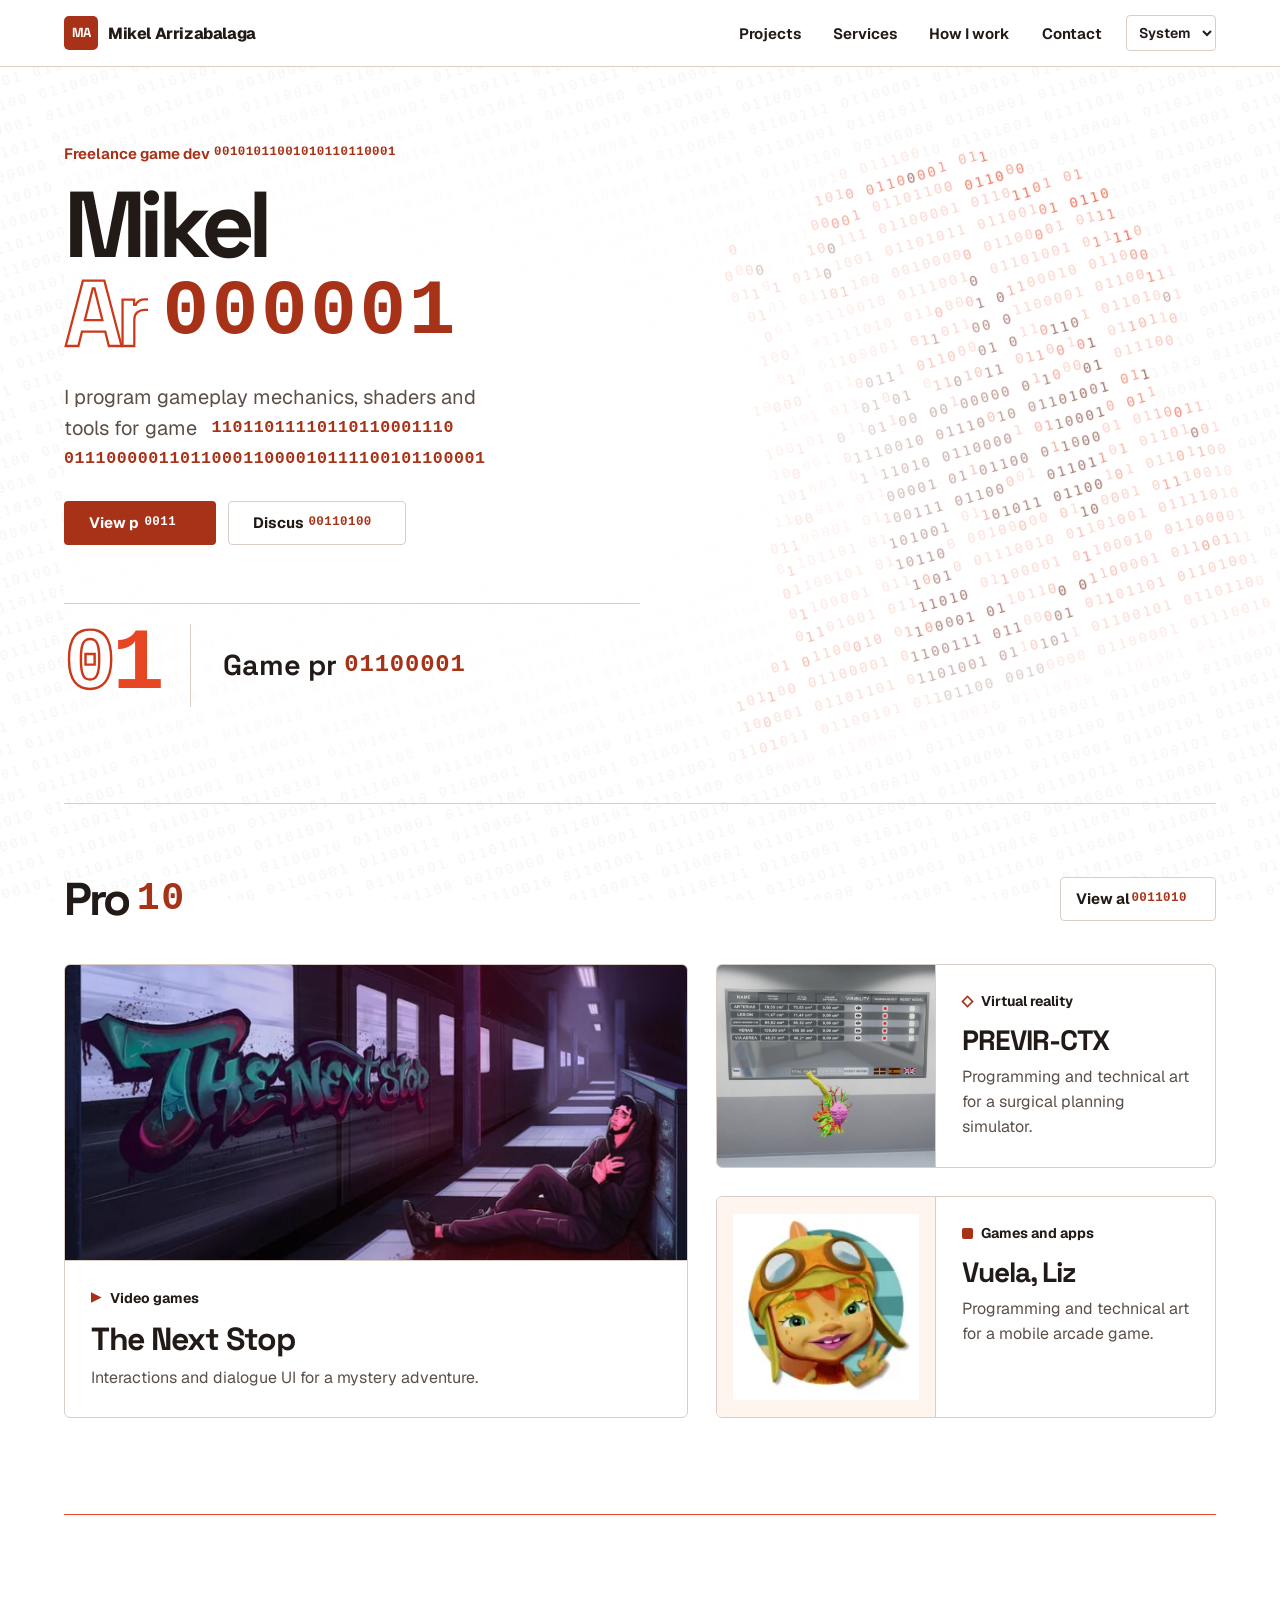
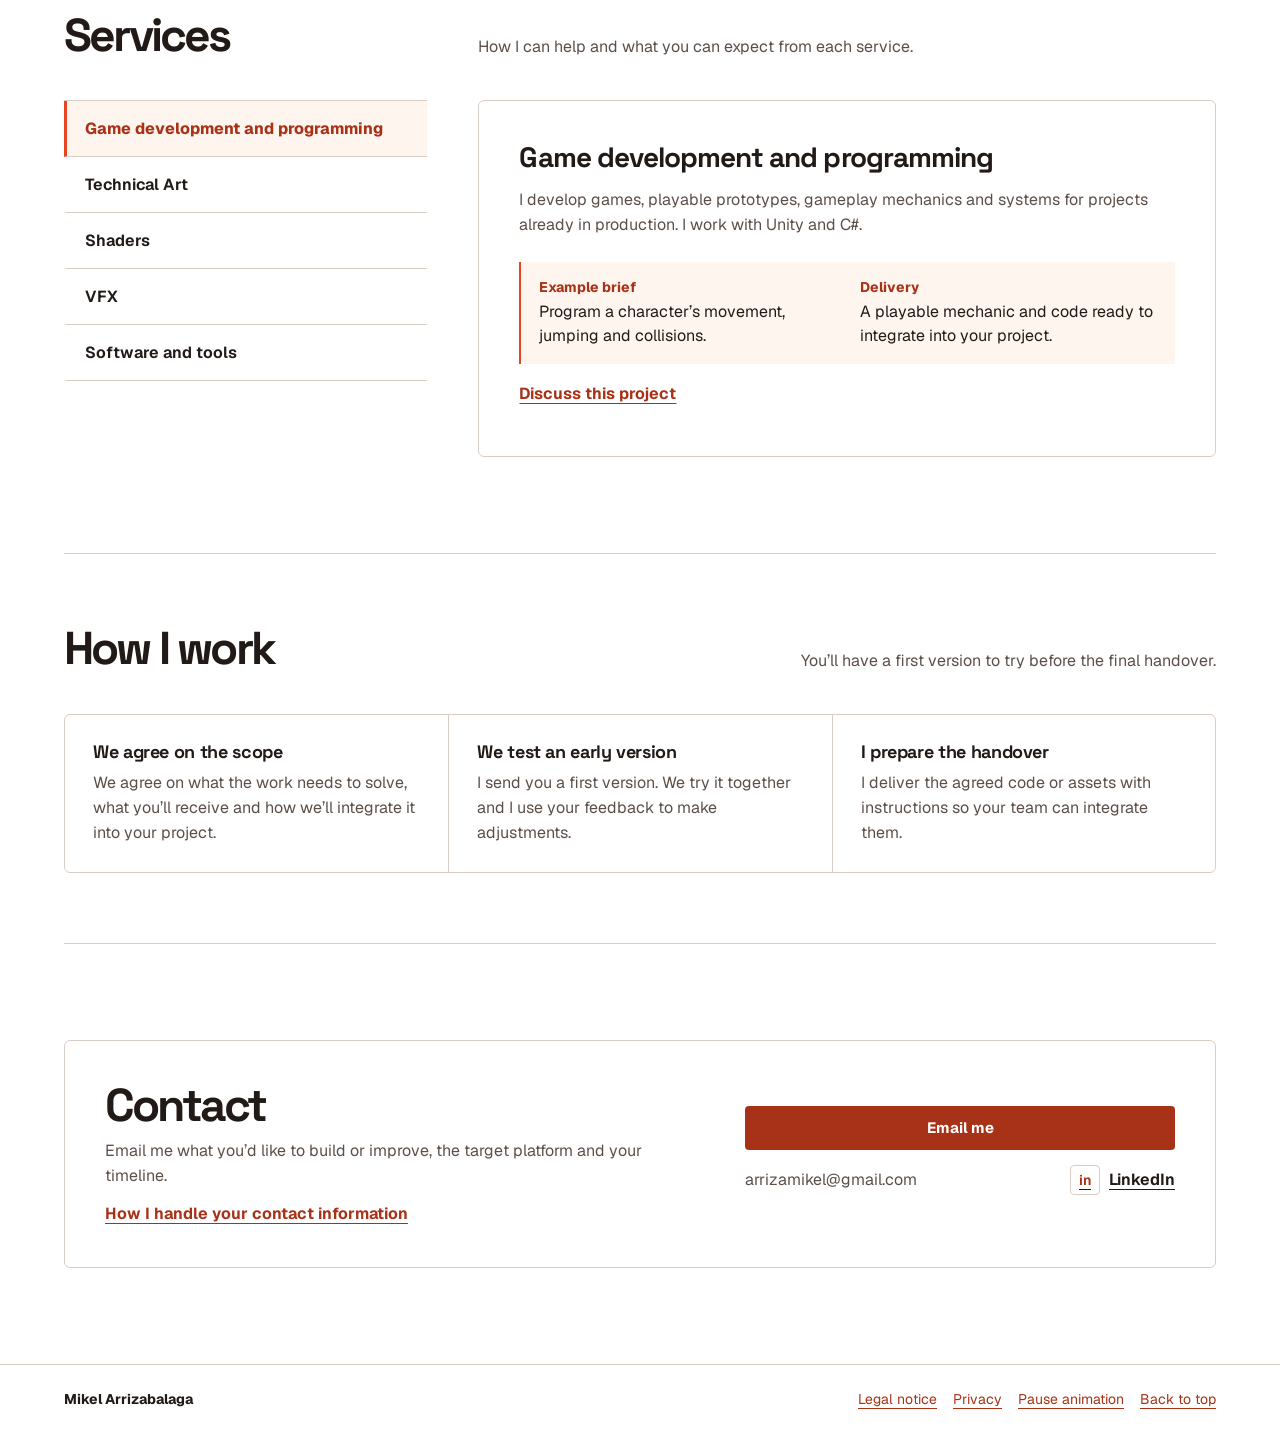
==== commit f615ad7e: "Alinea el retrato con la inclinación de los bits" ====
--- a/index.html
+++ b/index.html
@@ -40,7 +40,7 @@
   <link rel="stylesheet" href="styles.css?v=20">
   <link rel="preload" href="assets/fonts/geist.woff2" as="font" type="font/woff2" crossorigin>
   <link rel="preload" href="assets/fonts/spacegrotesk.woff2" as="font" type="font/woff2" crossorigin>
-  <script src="binary-portrait.js?v=2" defer></script>
+  <script src="binary-portrait.js?v=3" defer></script>
   <script src="binary-background.js?v=11" defer></script>
   <script src="app.js?v=8" defer></script>
   <script src="binary-reveal.js?v=13" defer></script>
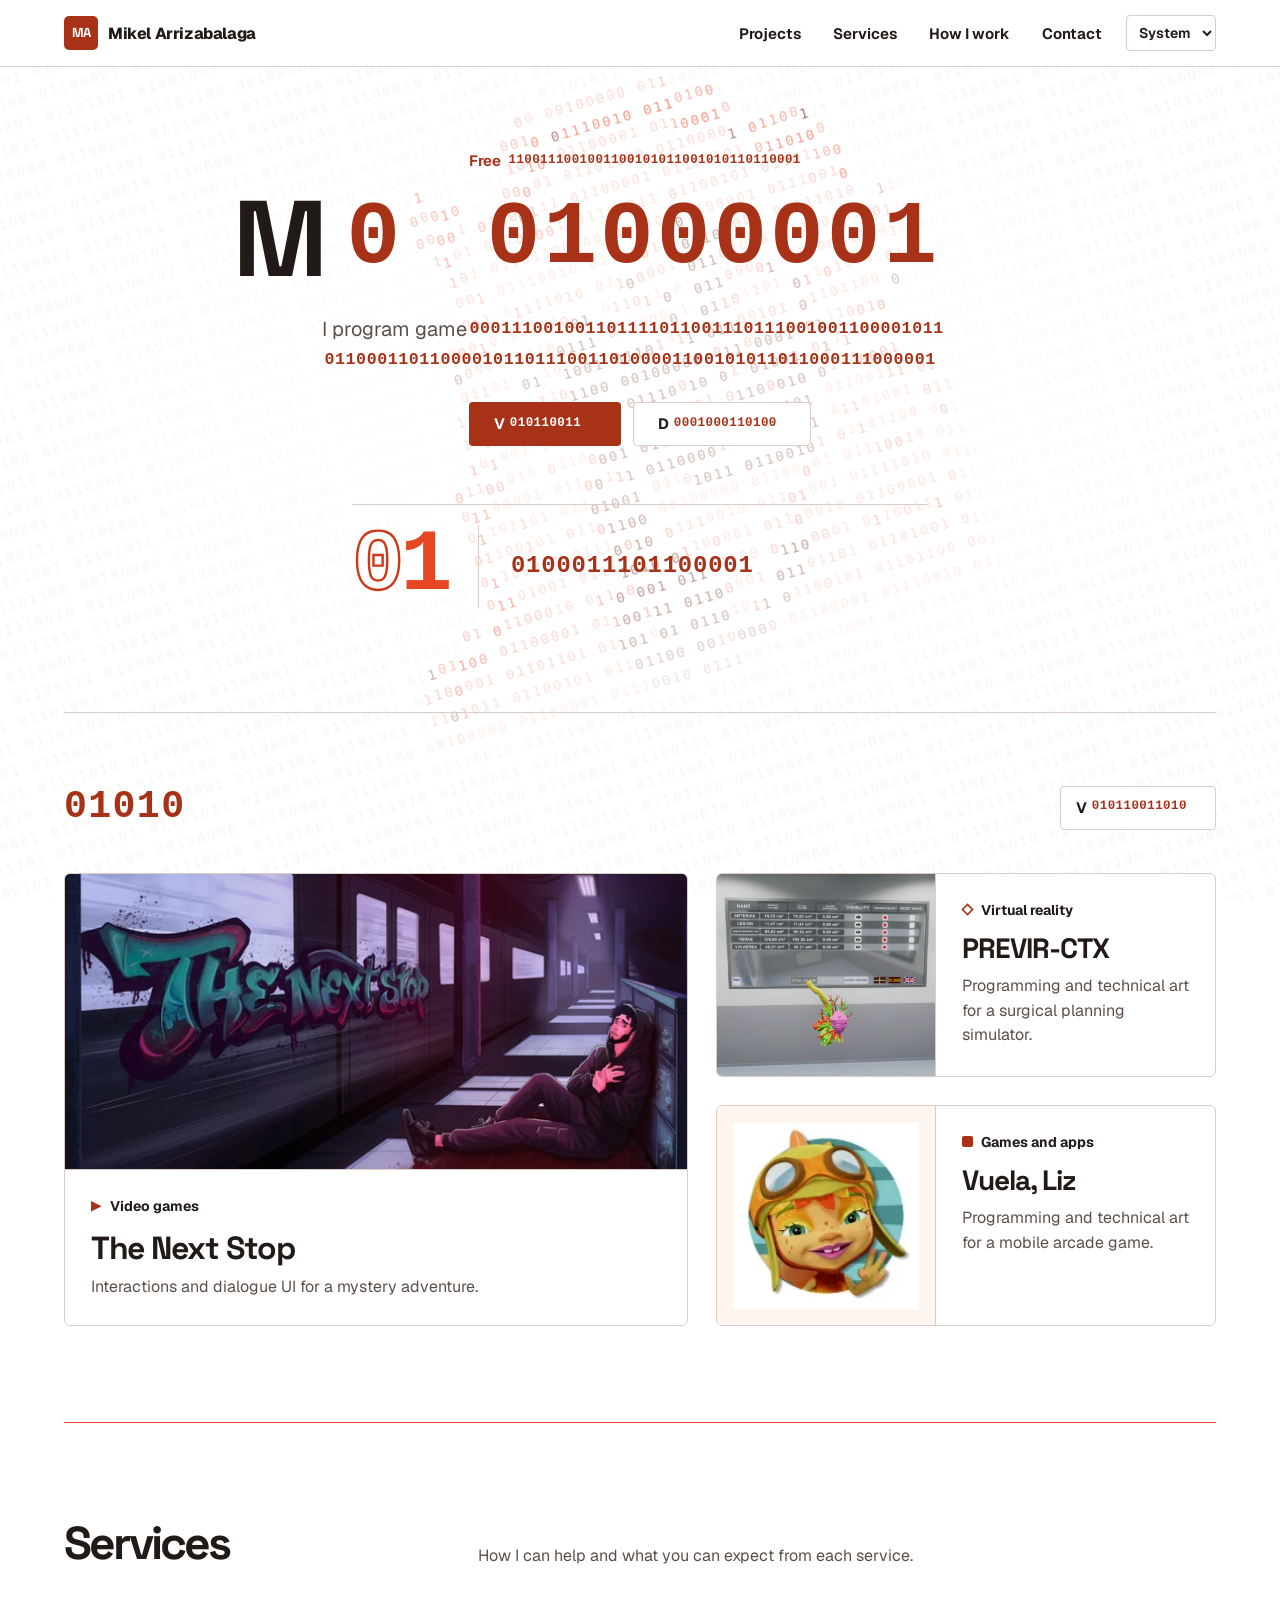
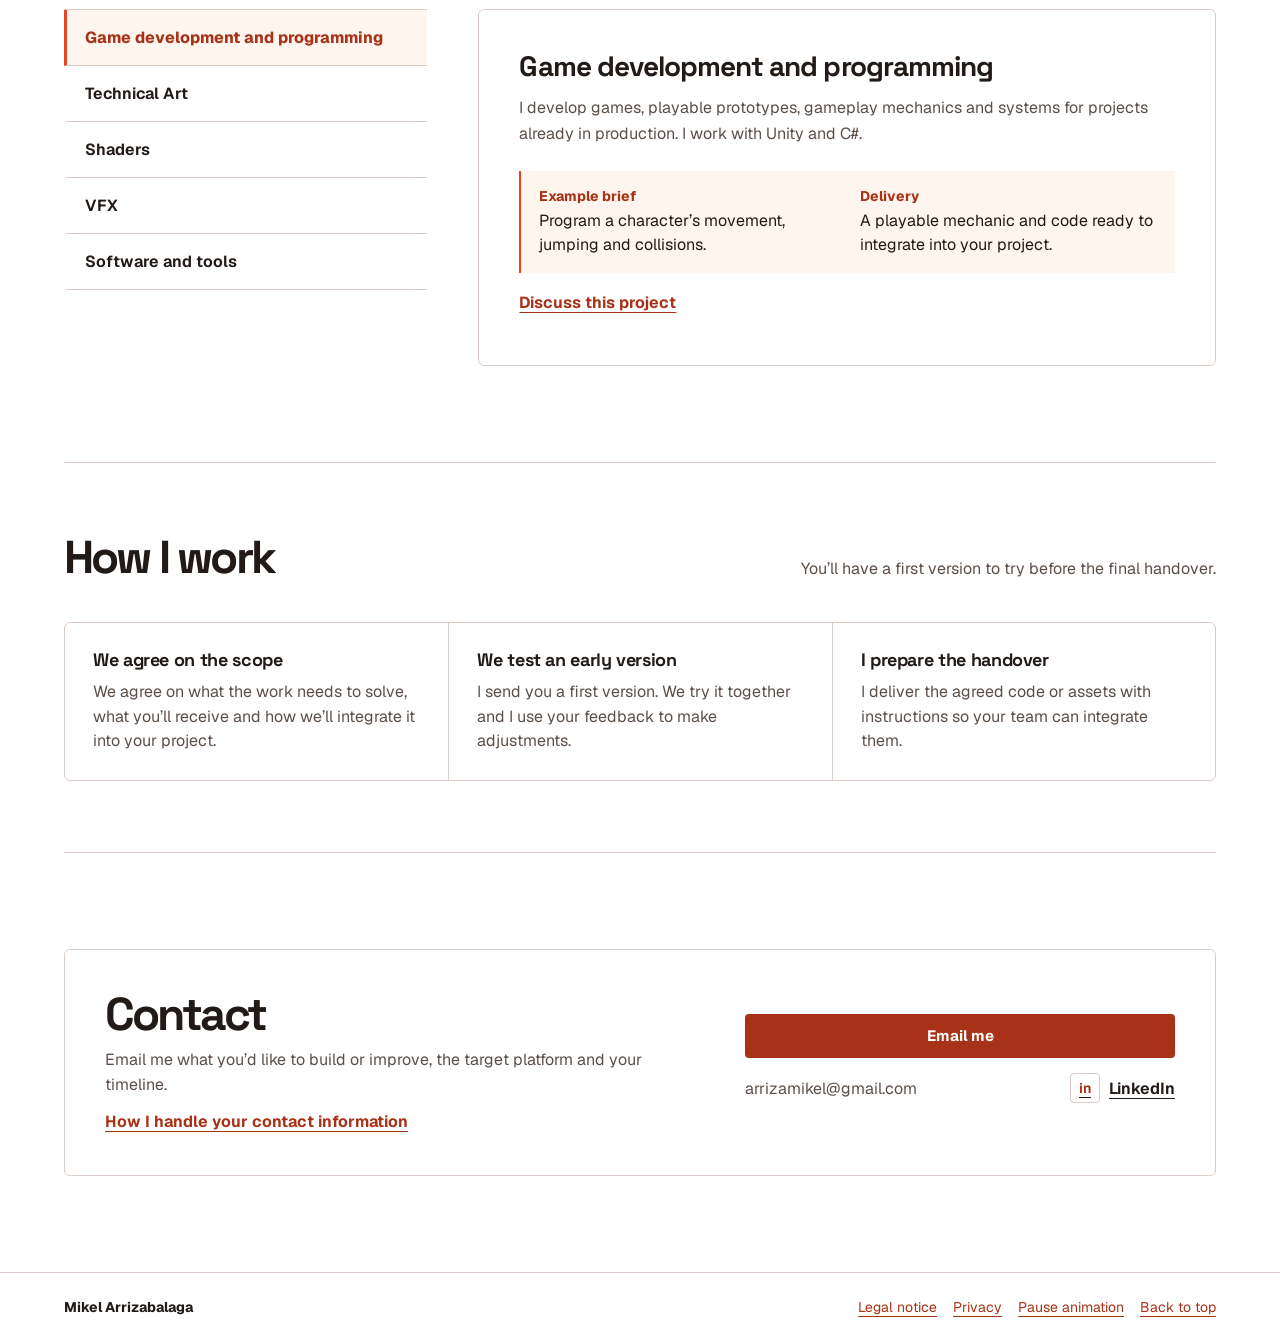
==== commit 9b850b17: "Centra la portada sobre el retrato binario" ====
--- a/index.html
+++ b/index.html
@@ -37,7 +37,7 @@
   <link rel="icon" type="image/png" sizes="64x64" href="assets/favicon-ma.png">
   <script src="theme.js"></script>
   <script src="i18n.js?v=2" defer></script>
-  <link rel="stylesheet" href="styles.css?v=20">
+  <link rel="stylesheet" href="styles.css?v=21">
   <link rel="preload" href="assets/fonts/geist.woff2" as="font" type="font/woff2" crossorigin>
   <link rel="preload" href="assets/fonts/spacegrotesk.woff2" as="font" type="font/woff2" crossorigin>
   <script src="binary-portrait.js?v=3" defer></script>
--- a/styles.css
+++ b/styles.css
@@ -24,7 +24,7 @@
   --action-hover: #86270e;
   --text-hover: #7f230c;
   --stroke: #cc3918;
-  --hero-glow: #ffffffc9;
+  --hero-glow: #ffffffad;
   --shadow: #211a1712;
   --ink: #211a17;
   --muted: #5c4f48;
@@ -55,7 +55,7 @@
   --action-hover: #ff9b70;
   --text-hover: #ff9b70;
   --stroke: #ff834f;
-  --hero-glow: #080808c9;
+  --hero-glow: #080808ad;
   --shadow: #0005;
 }
 
@@ -207,15 +207,18 @@
   position: absolute;
   z-index: -1;
   inset: 0;
-  background: radial-gradient(ellipse at center, var(--paper) 12%, var(--hero-glow) 41%, transparent 74%);
+  background: radial-gradient(ellipse at center, var(--hero-glow) 24%, color-mix(in srgb, var(--paper) 34%, transparent) 58%, transparent 78%);
   pointer-events: none;
 }
 .hero-portrait {
-  width: min(87%, 21rem);
-  margin-block: -12px;
+  position: absolute;
+  top: 50%;
+  left: 50%;
+  width: min(87%, 38rem, 70svh);
   aspect-ratio: 1;
   color: color-mix(in srgb, var(--action) 56%, var(--ink));
   pointer-events: none;
+  transform: translate(-50%, -50%);
 }
 .eyebrow { color: var(--action); font-size: .9375rem; font-weight: 650; }
 .hero h1 { margin-top: 18px; font-size: clamp(2.8rem, 8.4vw, 7.35rem); letter-spacing: -.072em; line-height: .95; }
@@ -276,28 +279,6 @@
 }
 .hero-message-text { white-space: pre-wrap; overflow-wrap: anywhere; }
 .hero-surname { color: var(--action); }
-@media (max-width: 899px) {
-  .hero::before { inset-block-end: 44%; }
-}
-@media (min-width: 900px) {
-  .hero { justify-items: start; text-align: start; }
-  .hero::before {
-    background: radial-gradient(ellipse at 27% 50%, var(--paper) 12%, var(--hero-glow) 41%, transparent 74%);
-  }
-  .hero-portrait {
-    position: absolute;
-    inset-block-start: 50%;
-    inset-inline-end: 0;
-    width: min(51%, 35rem);
-    margin-block: 0;
-    transform: translateY(-50%);
-  }
-  .hero-copy { width: min(55%, 39rem); }
-  .hero h1 { font-size: clamp(3.5rem, 7.3vw, 6.65rem); }
-  .hero-description { margin-inline: 0; }
-  .hero-actions { justify-content: flex-start; }
-  .hero-mark { width: min(55%, 36rem); }
-}
 @supports (-webkit-text-stroke: 1px currentColor) {
   .hero-surname, .hero-zero > span {
     -webkit-text-fill-color: transparent;
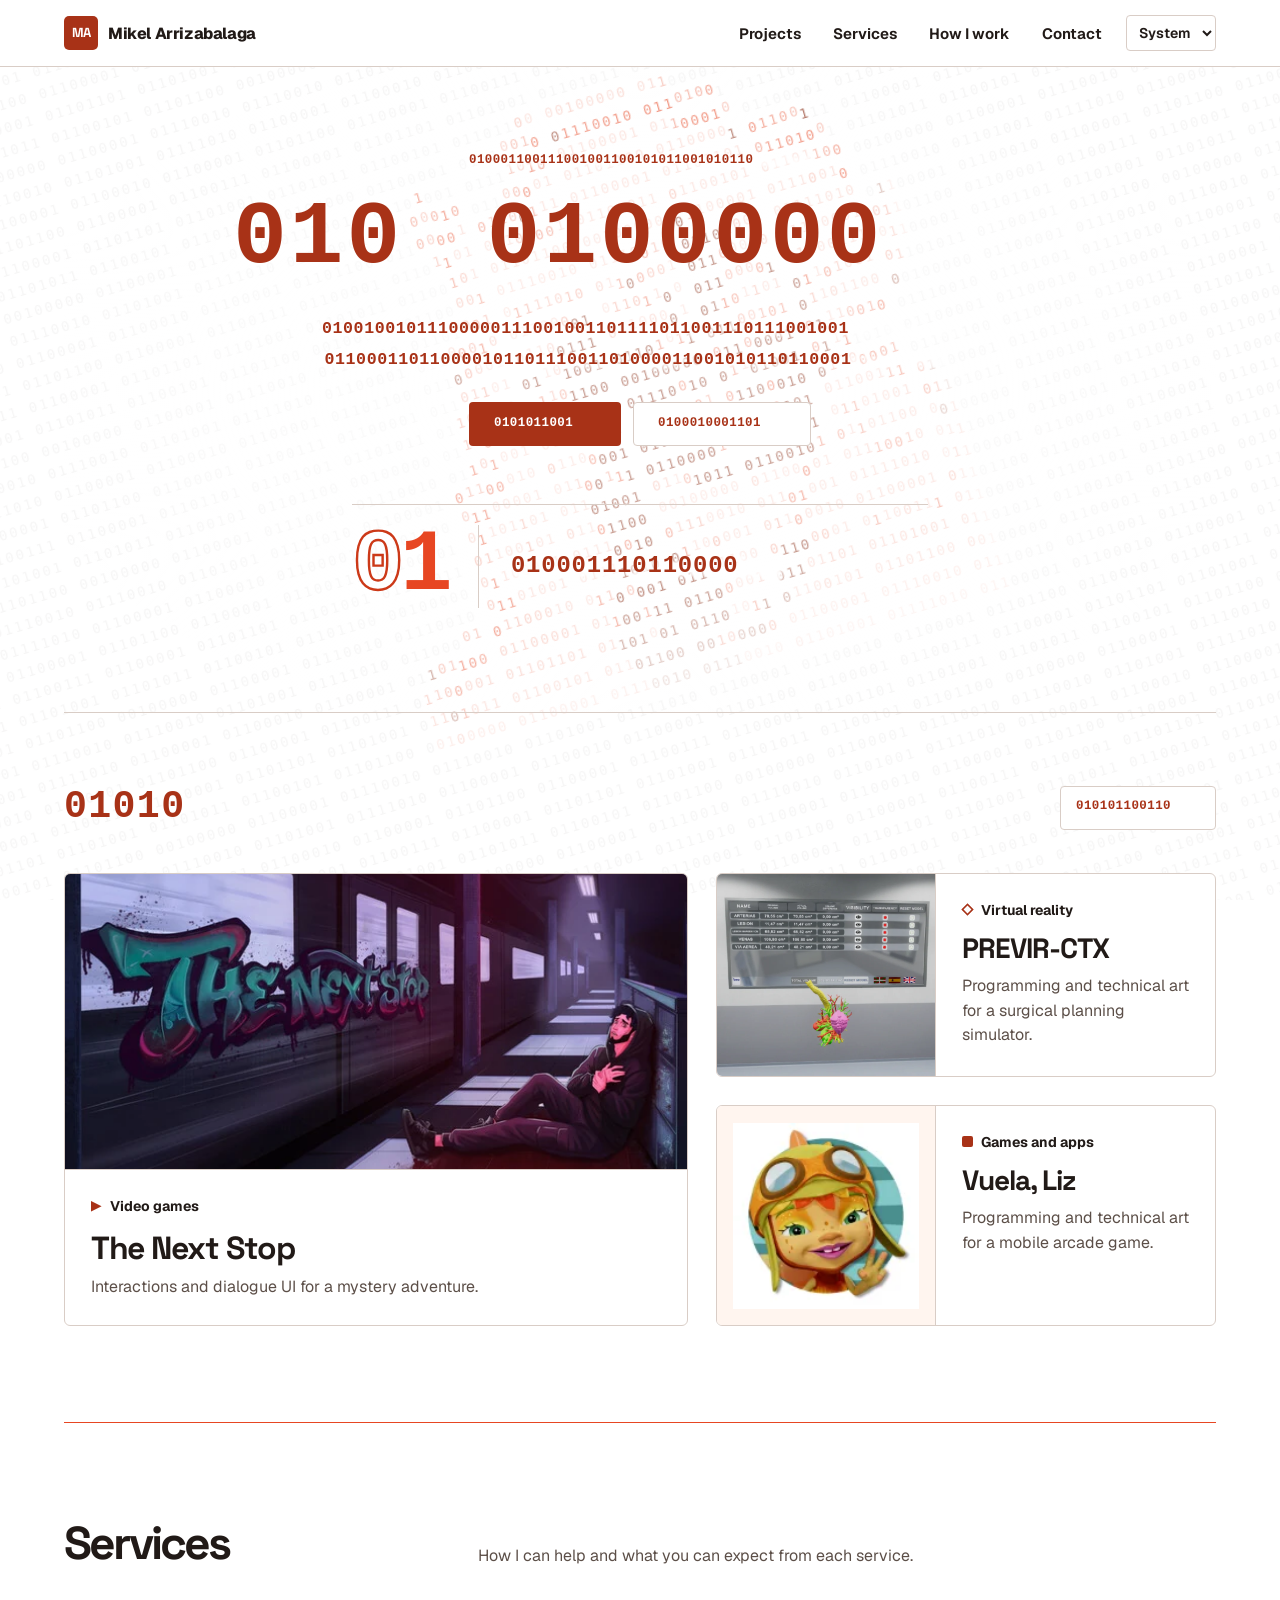
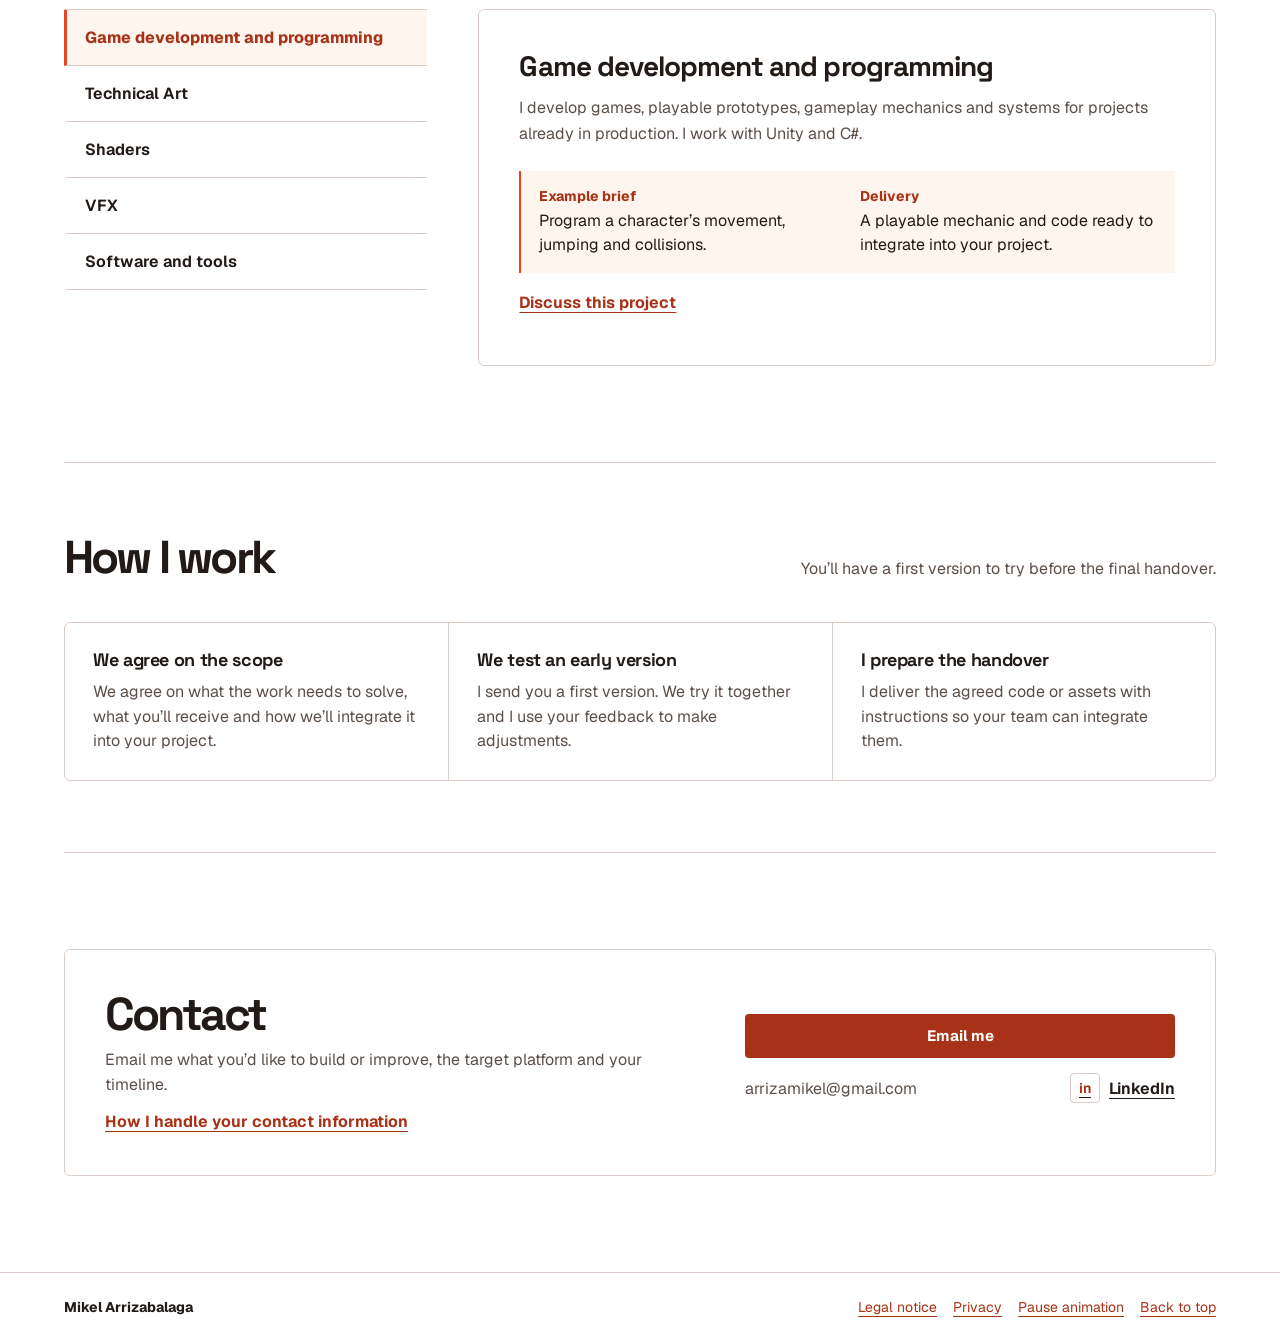
==== commit 0d175564: "Invierte el contraste del retrato en el tema claro" ====
--- a/index.html
+++ b/index.html
@@ -37,10 +37,10 @@
   <link rel="icon" type="image/png" sizes="64x64" href="assets/favicon-ma.png">
   <script src="theme.js"></script>
   <script src="i18n.js?v=2" defer></script>
-  <link rel="stylesheet" href="styles.css?v=21">
+  <link rel="stylesheet" href="styles.css?v=22">
   <link rel="preload" href="assets/fonts/geist.woff2" as="font" type="font/woff2" crossorigin>
   <link rel="preload" href="assets/fonts/spacegrotesk.woff2" as="font" type="font/woff2" crossorigin>
-  <script src="binary-portrait.js?v=3" defer></script>
+  <script src="binary-portrait.js?v=4" defer></script>
   <script src="binary-background.js?v=11" defer></script>
   <script src="app.js?v=8" defer></script>
   <script src="binary-reveal.js?v=13" defer></script>
--- a/styles.css
+++ b/styles.css
@@ -24,7 +24,7 @@
   --action-hover: #86270e;
   --text-hover: #7f230c;
   --stroke: #cc3918;
-  --hero-glow: #ffffffad;
+  --hero-glow: #ffffff86;
   --shadow: #211a1712;
   --ink: #211a17;
   --muted: #5c4f48;
@@ -278,6 +278,9 @@
   font: 650 clamp(1.15rem, 2.25vw, 1.875rem)/1.25 "Space Grotesk", var(--font-text);
 }
 .hero-message-text { white-space: pre-wrap; overflow-wrap: anywhere; }
+:root[data-theme="light"] .hero :is(.eyebrow, .hero-description, .hero-message-text) {
+  text-shadow: 0 0 3px var(--paper), 0 0 8px var(--paper);
+}
 .hero-surname { color: var(--action); }
 @supports (-webkit-text-stroke: 1px currentColor) {
   .hero-surname, .hero-zero > span {
@@ -552,6 +555,7 @@
 @media (prefers-reduced-motion: no-preference) and (forced-colors: none) {
   ::highlight(binary-pending) {
     color: transparent;
+    text-shadow: none;
     -webkit-text-fill-color: transparent;
     -webkit-text-stroke-color: transparent;
     stroke-color: transparent;
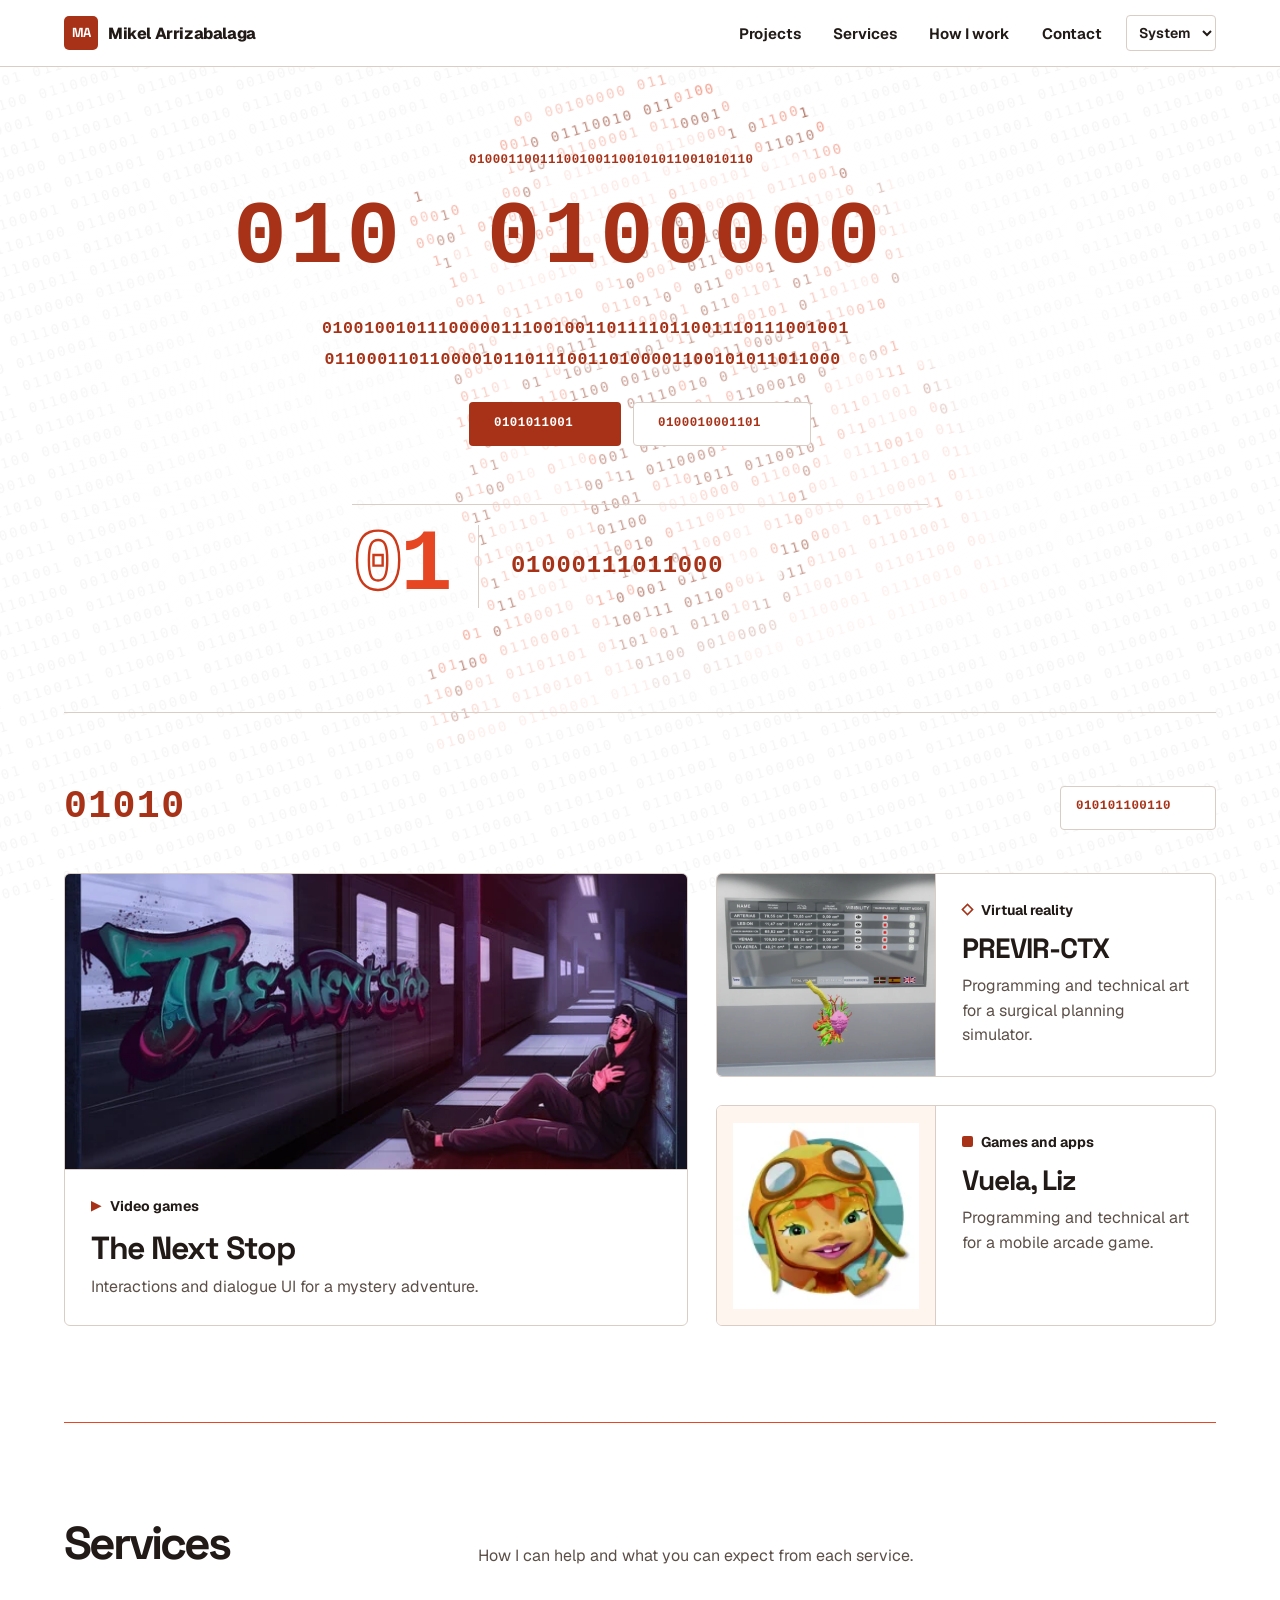
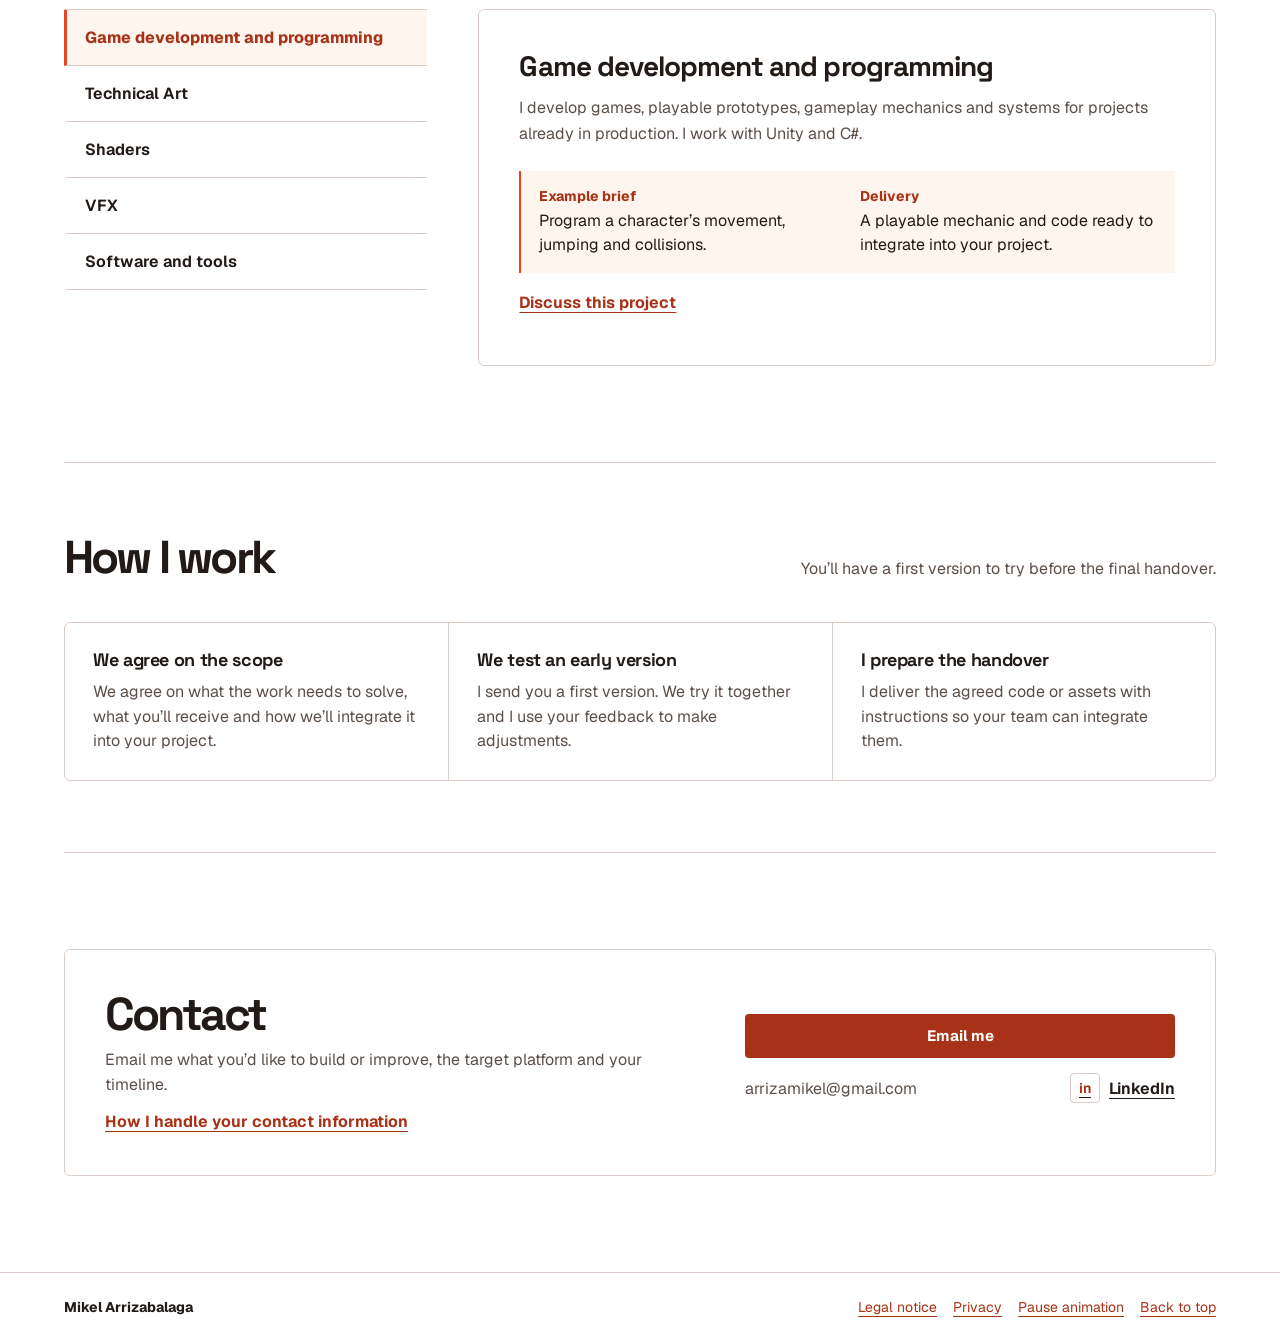
==== commit 25ad5414: "Define la silueta y los rasgos del retrato binario" ====
--- a/index.html
+++ b/index.html
@@ -40,7 +40,7 @@
   <link rel="stylesheet" href="styles.css?v=22">
   <link rel="preload" href="assets/fonts/geist.woff2" as="font" type="font/woff2" crossorigin>
   <link rel="preload" href="assets/fonts/spacegrotesk.woff2" as="font" type="font/woff2" crossorigin>
-  <script src="binary-portrait.js?v=4" defer></script>
+  <script src="binary-portrait.js?v=5" defer></script>
   <script src="binary-background.js?v=11" defer></script>
   <script src="app.js?v=8" defer></script>
   <script src="binary-reveal.js?v=13" defer></script>
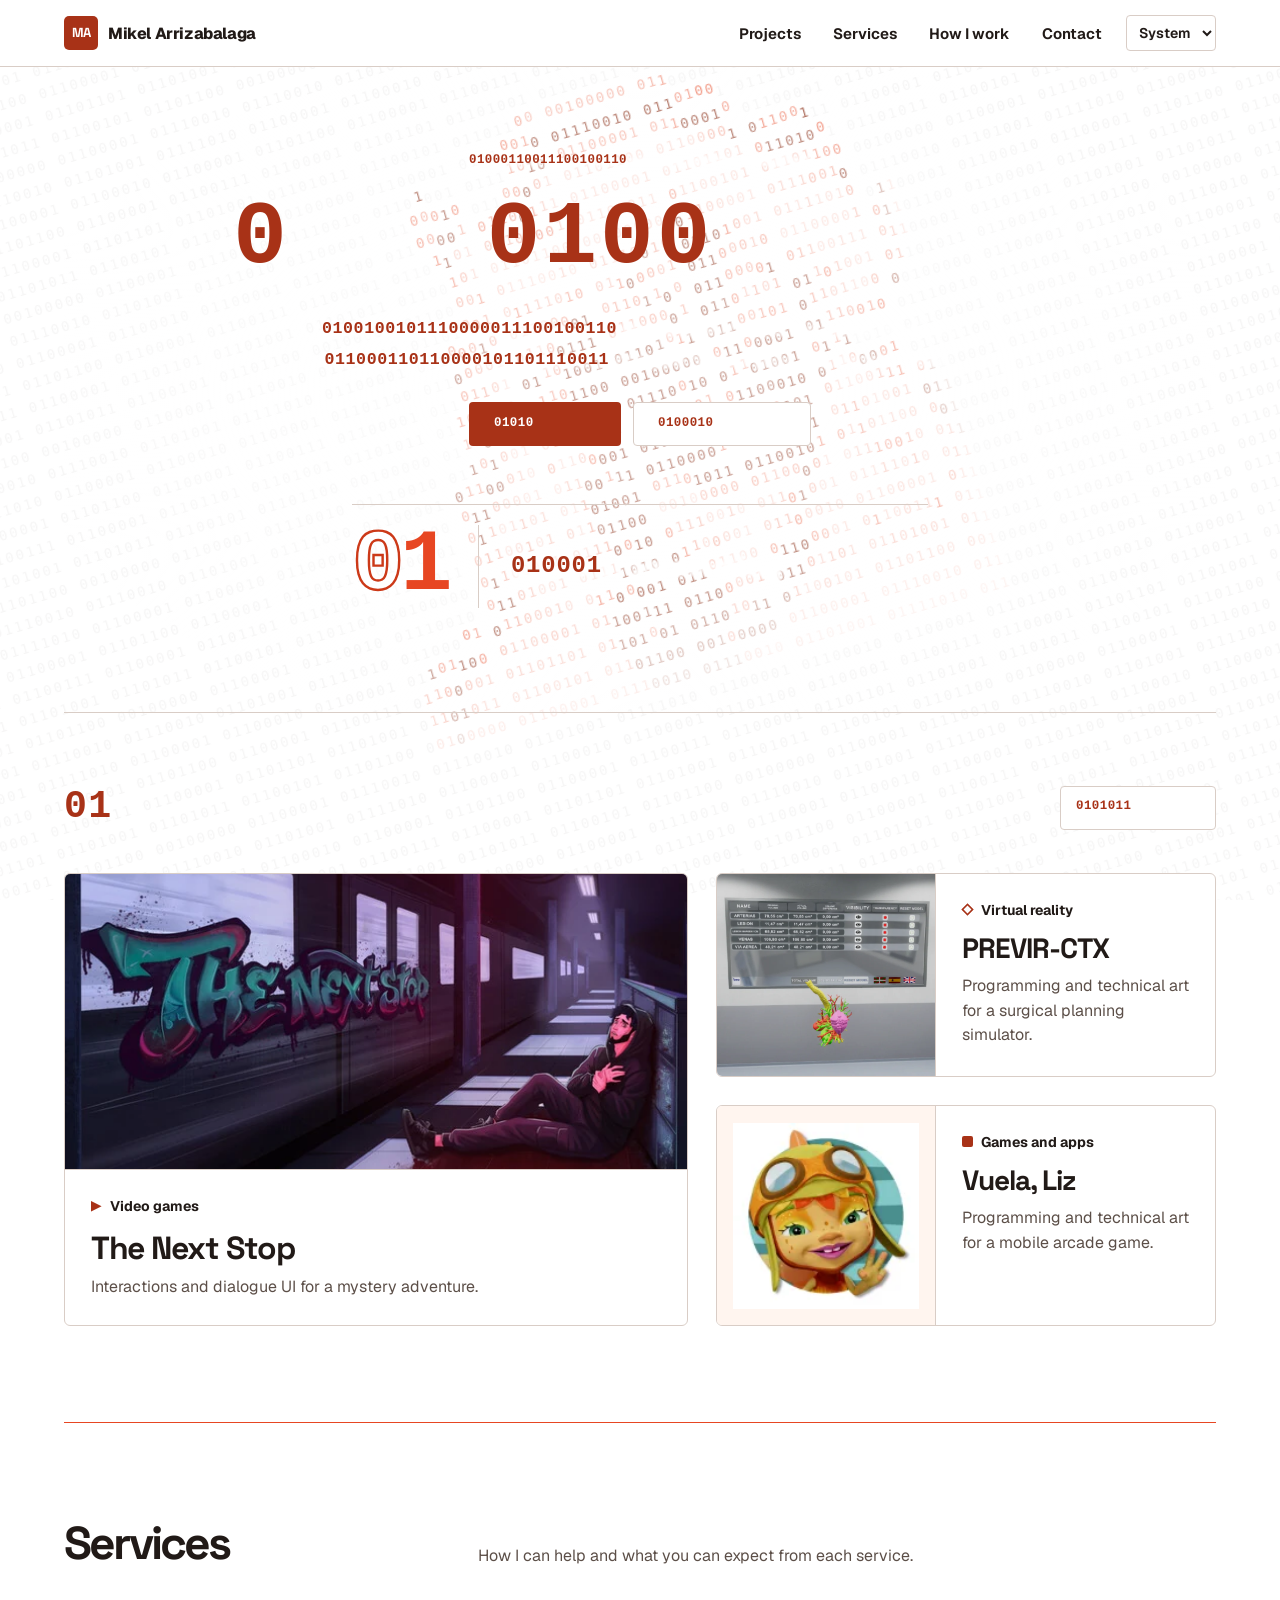
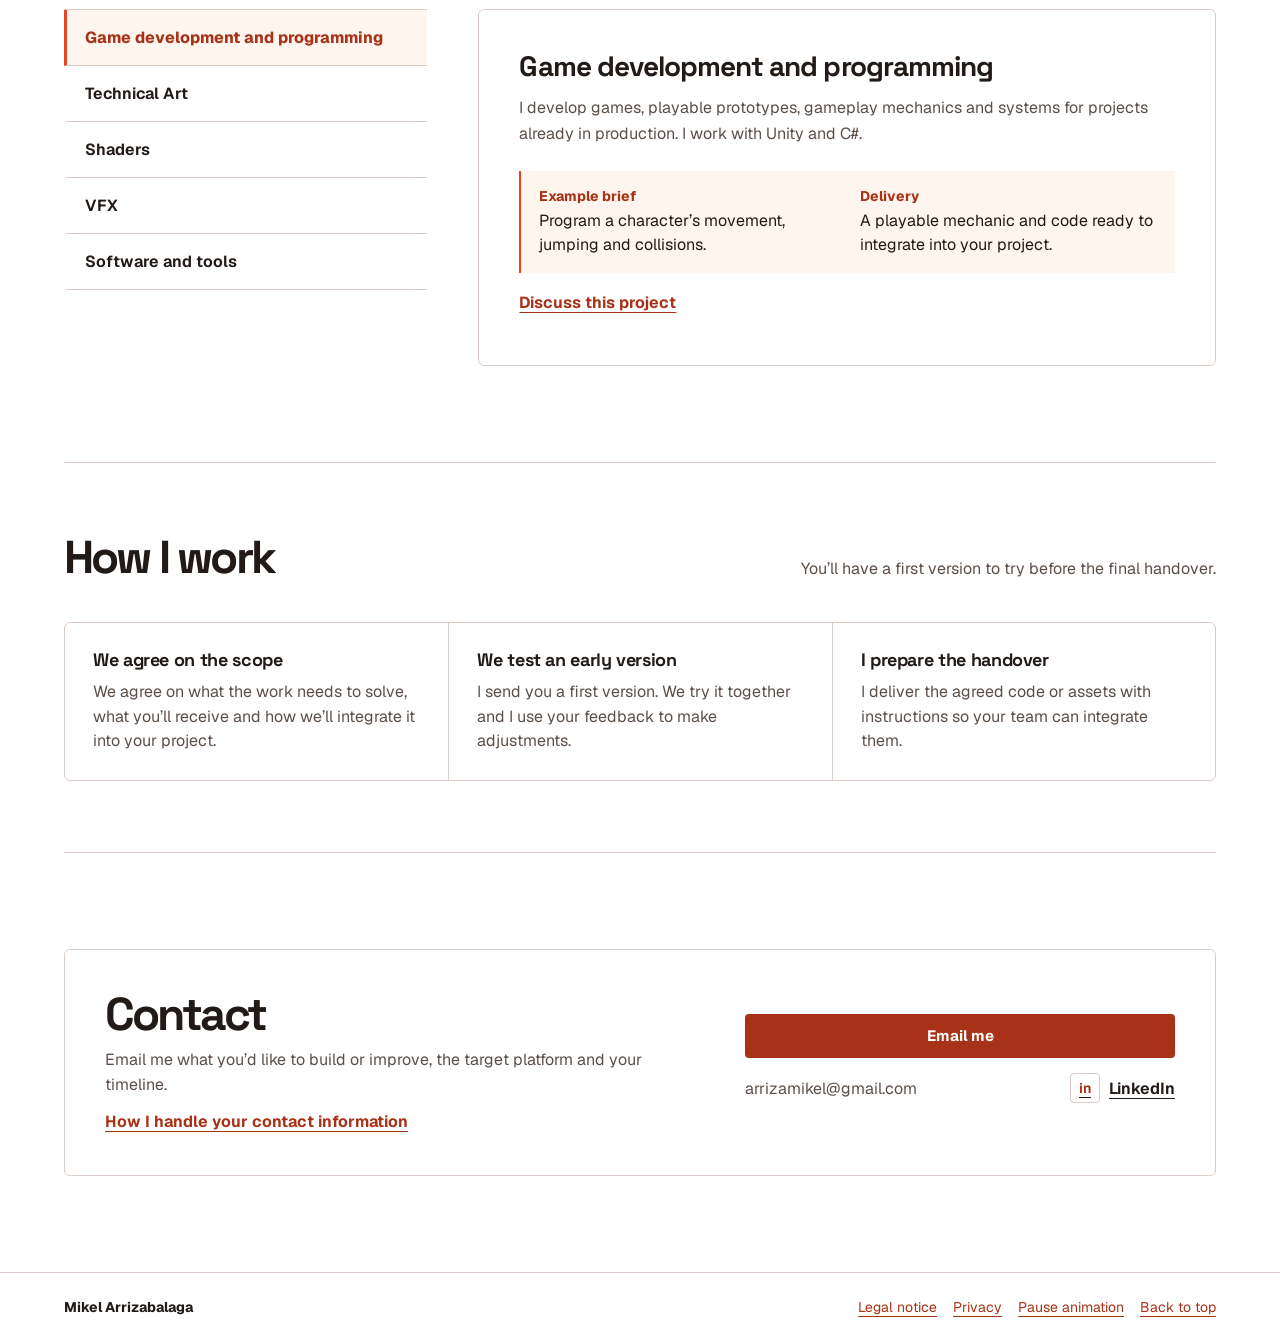
==== commit 1cc71b61: "Fija el retrato binario a la cuadrícula de la página" ====
--- a/index.html
+++ b/index.html
@@ -40,8 +40,8 @@
   <link rel="stylesheet" href="styles.css?v=22">
   <link rel="preload" href="assets/fonts/geist.woff2" as="font" type="font/woff2" crossorigin>
   <link rel="preload" href="assets/fonts/spacegrotesk.woff2" as="font" type="font/woff2" crossorigin>
-  <script src="binary-portrait.js?v=5" defer></script>
-  <script src="binary-background.js?v=11" defer></script>
+  <script src="binary-portrait.js?v=6" defer></script>
+  <script src="binary-background.js?v=12" defer></script>
   <script src="app.js?v=8" defer></script>
   <script src="binary-reveal.js?v=13" defer></script>
 </head>
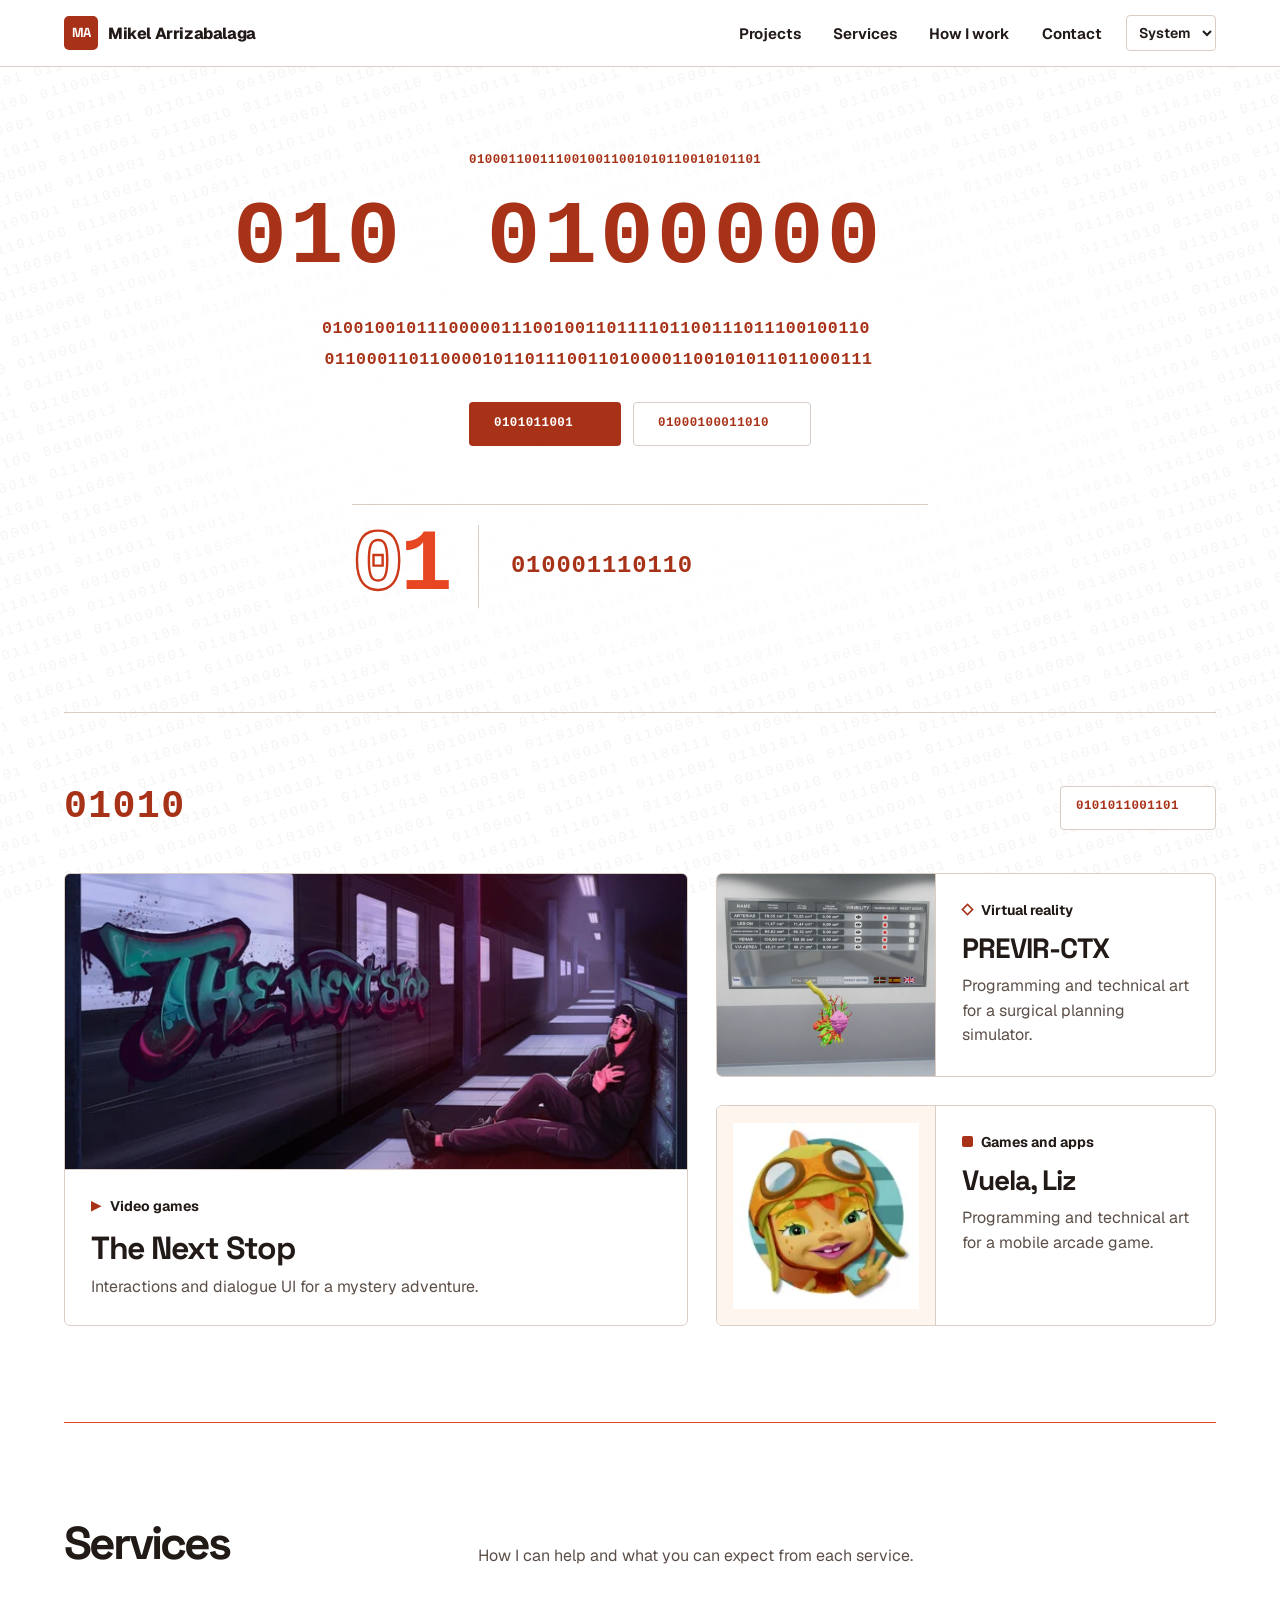
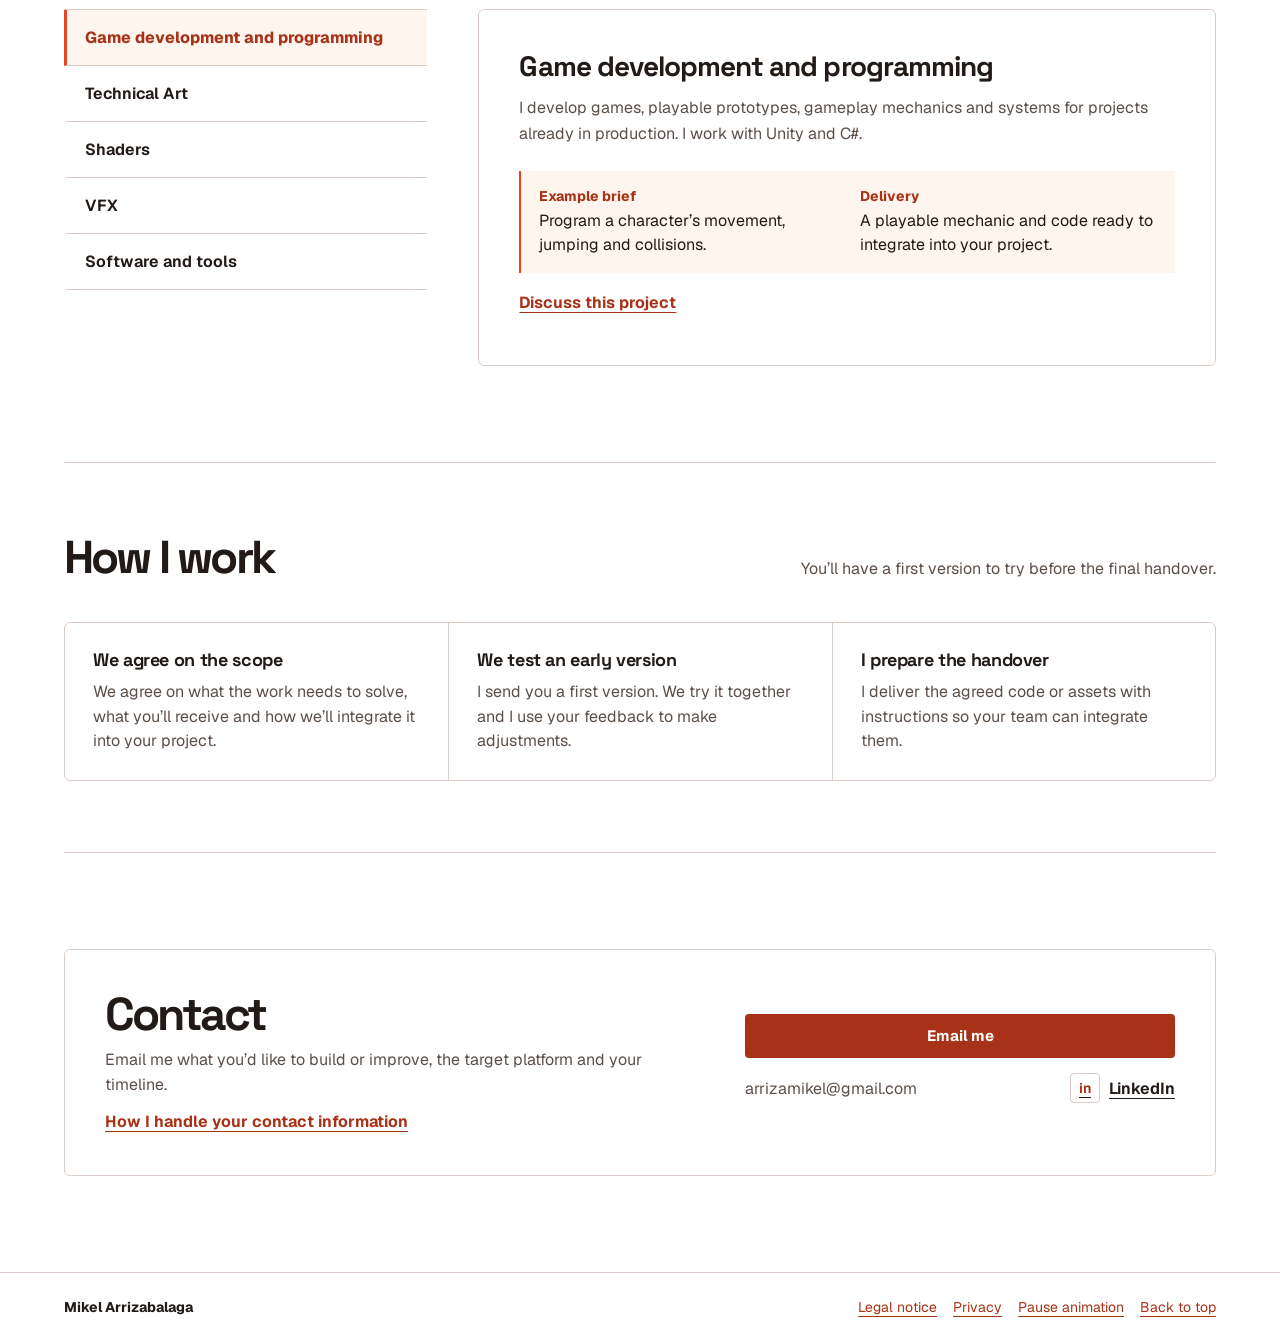
==== commit a15d7c17: "Retira el retrato del fondo de la portada" ====
--- a/index.html
+++ b/index.html
@@ -37,11 +37,10 @@
   <link rel="icon" type="image/png" sizes="64x64" href="assets/favicon-ma.png">
   <script src="theme.js"></script>
   <script src="i18n.js?v=2" defer></script>
-  <link rel="stylesheet" href="styles.css?v=22">
+  <link rel="stylesheet" href="styles.css?v=23">
   <link rel="preload" href="assets/fonts/geist.woff2" as="font" type="font/woff2" crossorigin>
   <link rel="preload" href="assets/fonts/spacegrotesk.woff2" as="font" type="font/woff2" crossorigin>
-  <script src="binary-portrait.js?v=6" defer></script>
-  <script src="binary-background.js?v=12" defer></script>
+  <script src="binary-background.js?v=13" defer></script>
   <script src="app.js?v=8" defer></script>
   <script src="binary-reveal.js?v=13" defer></script>
 </head>
@@ -82,7 +81,6 @@
           <a class="button button-outline" href="#proyecto" data-i18n="home.propose">Proponer un encargo</a>
         </div>
       </div>
-      <div class="hero-portrait" data-portrait="assets/mikel-portrait.png" aria-hidden="true"></div>
       <div class="hero-mark" aria-hidden="true">
         <div class="hero-digits"><span class="hero-zero"><span>0</span></span><span class="hero-one">1</span></div>
         <div class="hero-message"><span class="hero-message-text"><span class="hero-message-decoded" data-hero-effects="Shaders y VFX" data-i18n-hero-effects="home.heroEffects" data-hero-collaboration="Colaboración con tu equipo" data-i18n-hero-collaboration="home.heroCollaboration" data-i18n="home.heroGames">Programación de videojuegos</span></span></div>
--- a/styles.css
+++ b/styles.css
@@ -24,7 +24,7 @@
   --action-hover: #86270e;
   --text-hover: #7f230c;
   --stroke: #cc3918;
-  --hero-glow: #ffffff86;
+  --hero-glow: #ffffffc9;
   --shadow: #211a1712;
   --ink: #211a17;
   --muted: #5c4f48;
@@ -55,7 +55,7 @@
   --action-hover: #ff9b70;
   --text-hover: #ff9b70;
   --stroke: #ff834f;
-  --hero-glow: #080808ad;
+  --hero-glow: #080808c9;
   --shadow: #0005;
 }
 
@@ -90,7 +90,6 @@
 }
 .binary-wave { position: fixed; z-index: -1; inset: 0; overflow: hidden; pointer-events: none; color: var(--accent); }
 .binary-wave canvas { position: absolute; top: 0; left: 0; }
-.binary-portrait-grid { position: absolute; inset: 0; width: 100%; height: 100%; }
 @media (pointer: coarse) {
   .binary-background, .binary-wave {
     bottom: auto;
@@ -207,18 +206,8 @@
   position: absolute;
   z-index: -1;
   inset: 0;
-  background: radial-gradient(ellipse at center, var(--hero-glow) 24%, color-mix(in srgb, var(--paper) 34%, transparent) 58%, transparent 78%);
+  background: radial-gradient(ellipse at center, var(--paper) 12%, var(--hero-glow) 41%, transparent 74%);
   pointer-events: none;
-}
-.hero-portrait {
-  position: absolute;
-  top: 50%;
-  left: 50%;
-  width: min(87%, 38rem, 70svh);
-  aspect-ratio: 1;
-  color: color-mix(in srgb, var(--action) 56%, var(--ink));
-  pointer-events: none;
-  transform: translate(-50%, -50%);
 }
 .eyebrow { color: var(--action); font-size: .9375rem; font-weight: 650; }
 .hero h1 { margin-top: 18px; font-size: clamp(2.8rem, 8.4vw, 7.35rem); letter-spacing: -.072em; line-height: .95; }
@@ -278,9 +267,6 @@
   font: 650 clamp(1.15rem, 2.25vw, 1.875rem)/1.25 "Space Grotesk", var(--font-text);
 }
 .hero-message-text { white-space: pre-wrap; overflow-wrap: anywhere; }
-:root[data-theme="light"] .hero :is(.eyebrow, .hero-description, .hero-message-text) {
-  text-shadow: 0 0 3px var(--paper), 0 0 8px var(--paper);
-}
 .hero-surname { color: var(--action); }
 @supports (-webkit-text-stroke: 1px currentColor) {
   .hero-surname, .hero-zero > span {
@@ -555,7 +541,6 @@
 @media (prefers-reduced-motion: no-preference) and (forced-colors: none) {
   ::highlight(binary-pending) {
     color: transparent;
-    text-shadow: none;
     -webkit-text-fill-color: transparent;
     -webkit-text-stroke-color: transparent;
     stroke-color: transparent;
@@ -580,7 +565,6 @@
   .binary-line-inverse { color: var(--on-action); }
 }
 @media (forced-colors: active) {
-  .hero-portrait { display: none; }
   .brand-mark { border: 1px solid ButtonText; }
   .hero-surname, .hero-zero > span { -webkit-text-fill-color: currentColor; -webkit-text-stroke: 0; }
   .service-options button[aria-selected="true"] { border: 2px solid Highlight; }
